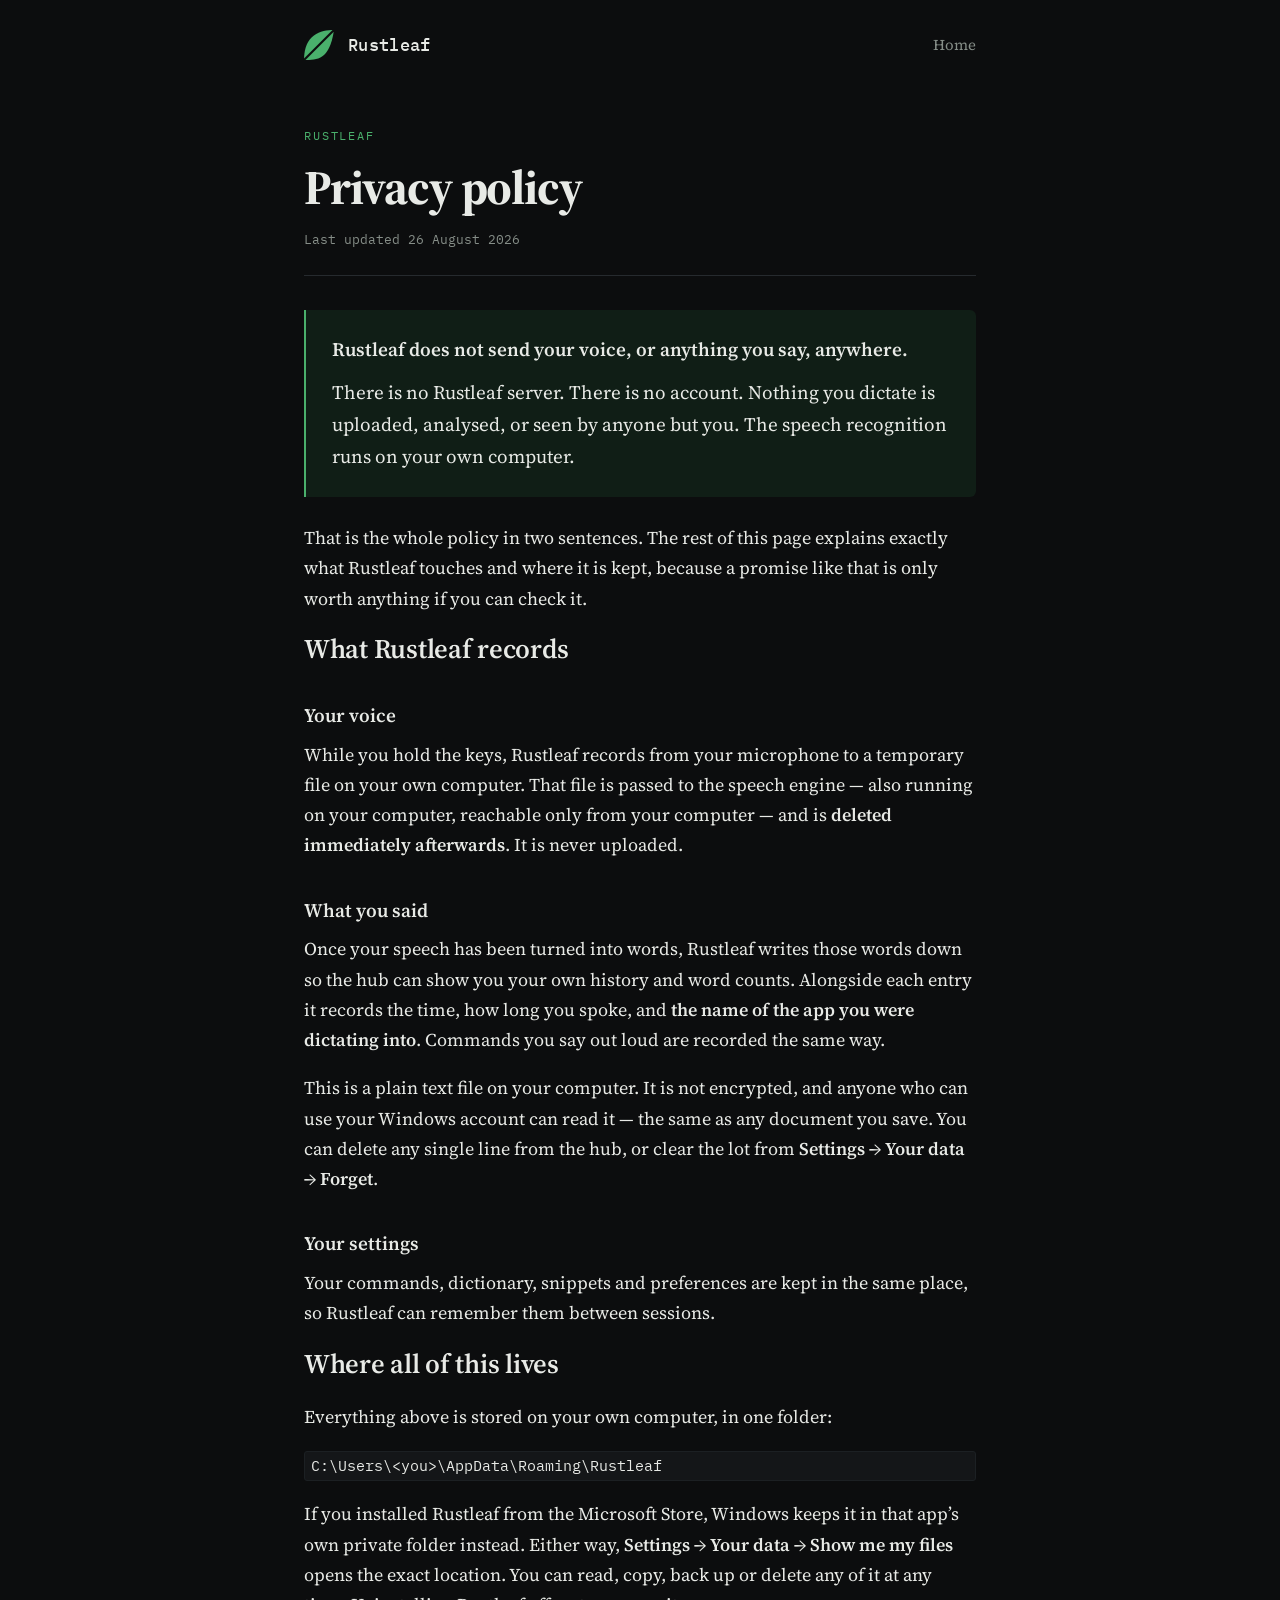
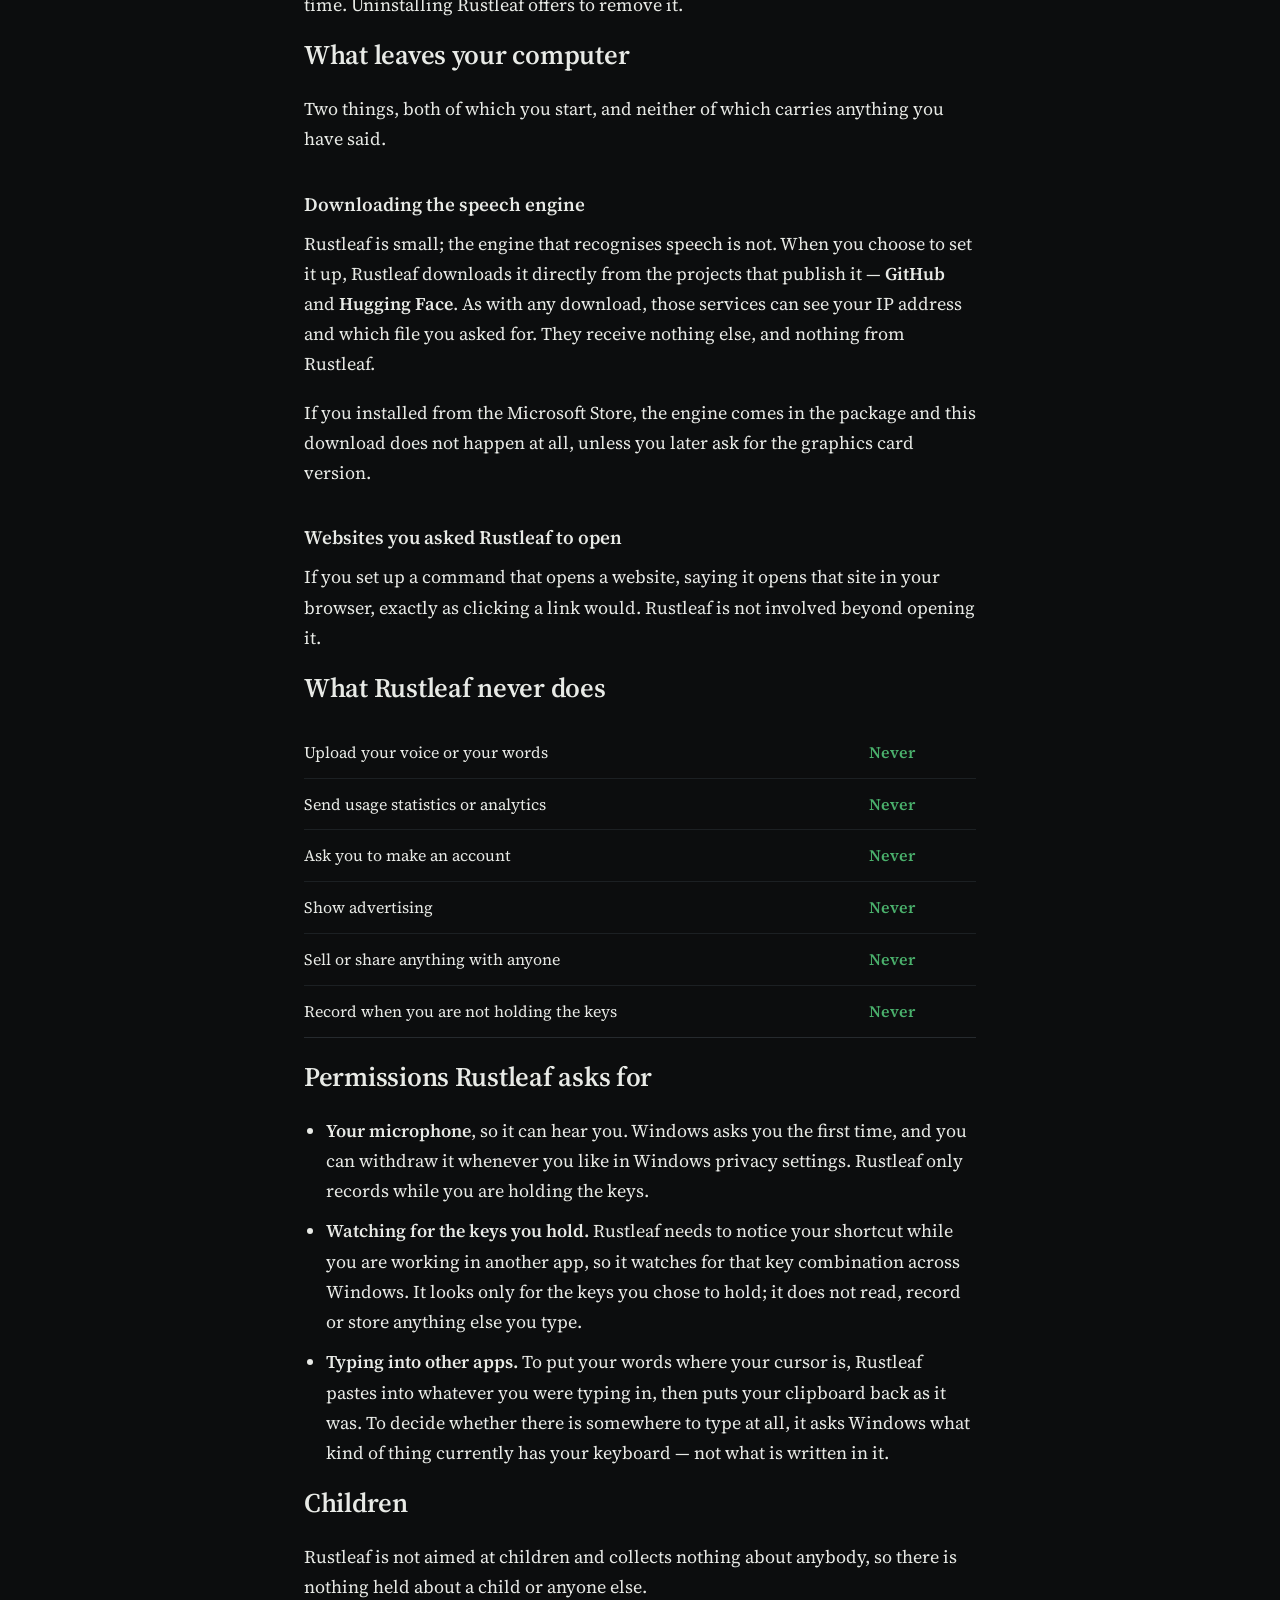
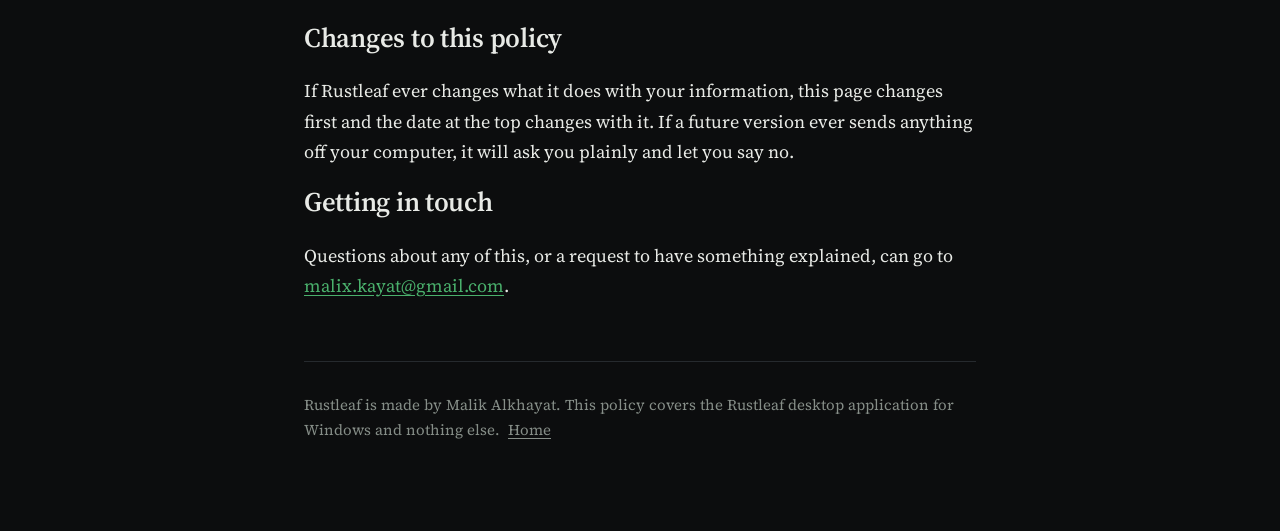
==== privacy.html @ 21c93a05 "Add files via upload" ====
<!doctype html>
<html lang="en">
<head>
<meta charset="utf-8">
<meta name="viewport" content="width=device-width, initial-scale=1">
<title>Privacy policy — Rustleaf</title>
<meta name="description" content="Rustleaf does not send your voice, or anything you say, anywhere. Here is exactly what it keeps and where.">
<link rel="preconnect" href="https://fonts.googleapis.com">
<link rel="preconnect" href="https://fonts.gstatic.com" crossorigin>
<link rel="stylesheet" href="https://fonts.googleapis.com/css2?family=Source+Serif+4:opsz,wght@8..60,400;8..60,600;8..60,700&family=IBM+Plex+Mono:wght@400;500&display=swap">
<link rel="stylesheet" href="style.css">
</head>
<body>

<div class="wrap">

  <header class="mast">
    <svg width="30" height="30" viewBox="0 0 24 24" aria-hidden="true">
      <path d="M0 24 C0 3.6 13.2 0 24 0 C20.4 24 10.8 24 0 24 Z" fill="#4AB06C"/>
      <path d="M0 24 L24 0" stroke="#0C0D0E" stroke-width="1.7"/>
    </svg>
    <b>Rustleaf</b>
    <a href="index.html">Home</a>
  </header>

  <div class="doc-head">
    <p class="eyebrow">Rustleaf</p>
    <h1>Privacy policy</h1>
    <p class="when">Last updated 26 August 2026</p>
  </div>

  <div class="claim">
    <p><strong>Rustleaf does not send your voice, or anything you say, anywhere.</strong></p>
    <p>
      There is no Rustleaf server. There is no account. Nothing you dictate is uploaded,
      analysed, or seen by anyone but you. The speech recognition runs on your own computer.
    </p>
  </div>

  <p>
    That is the whole policy in two sentences. The rest of this page explains exactly what
    Rustleaf touches and where it is kept, because a promise like that is only worth anything
    if you can check it.
  </p>

  <h2>What Rustleaf records</h2>

  <h3>Your voice</h3>
  <p>
    While you hold the keys, Rustleaf records from your microphone to a temporary file on your
    own computer. That file is passed to the speech engine &mdash; also running on your
    computer, reachable only from your computer &mdash; and is <strong>deleted immediately
    afterwards</strong>. It is never uploaded.
  </p>

  <h3>What you said</h3>
  <p>
    Once your speech has been turned into words, Rustleaf writes those words down so the hub
    can show you your own history and word counts. Alongside each entry it records the time,
    how long you spoke, and <strong>the name of the app you were dictating into</strong>.
    Commands you say out loud are recorded the same way.
  </p>
  <p>
    This is a plain text file on your computer. It is not encrypted, and anyone who can use
    your Windows account can read it &mdash; the same as any document you save. You can
    delete any single line from the hub, or clear the lot from
    <strong>Settings &rarr; Your data &rarr; Forget</strong>.
  </p>

  <h3>Your settings</h3>
  <p>
    Your commands, dictionary, snippets and preferences are kept in the same place, so Rustleaf
    can remember them between sessions.
  </p>

  <h2>Where all of this lives</h2>
  <p>Everything above is stored on your own computer, in one folder:</p>
  <p class="path">C:\Users\&lt;you&gt;\AppData\Roaming\Rustleaf</p>
  <p>
    If you installed Rustleaf from the Microsoft Store, Windows keeps it in that app&rsquo;s own
    private folder instead. Either way, <strong>Settings &rarr; Your data &rarr; Show me my
    files</strong> opens the exact location. You can read, copy, back up or delete any of it
    at any time. Uninstalling Rustleaf offers to remove it.
  </p>

  <h2>What leaves your computer</h2>
  <p>
    Two things, both of which you start, and neither of which carries anything you have said.
  </p>

  <h3>Downloading the speech engine</h3>
  <p>
    Rustleaf is small; the engine that recognises speech is not. When you choose to set it up,
    Rustleaf downloads it directly from the projects that publish it &mdash; <strong>GitHub</strong>
    and <strong>Hugging Face</strong>. As with any download, those services can see your IP
    address and which file you asked for. They receive nothing else, and nothing from Rustleaf.
  </p>
  <p>
    If you installed from the Microsoft Store, the engine comes in the package and this
    download does not happen at all, unless you later ask for the graphics card version.
  </p>

  <h3>Websites you asked Rustleaf to open</h3>
  <p>
    If you set up a command that opens a website, saying it opens that site in your browser,
    exactly as clicking a link would. Rustleaf is not involved beyond opening it.
  </p>

  <h2>What Rustleaf never does</h2>
  <div class="scroller">
    <table>
      <tbody>
        <tr><td>Upload your voice or your words</td><td class="no">Never</td></tr>
        <tr><td>Send usage statistics or analytics</td><td class="no">Never</td></tr>
        <tr><td>Ask you to make an account</td><td class="no">Never</td></tr>
        <tr><td>Show advertising</td><td class="no">Never</td></tr>
        <tr><td>Sell or share anything with anyone</td><td class="no">Never</td></tr>
        <tr><td>Record when you are not holding the keys</td><td class="no">Never</td></tr>
      </tbody>
    </table>
  </div>

  <h2>Permissions Rustleaf asks for</h2>
  <ul>
    <li>
      <strong>Your microphone</strong>, so it can hear you. Windows asks you the first time,
      and you can withdraw it whenever you like in Windows privacy settings. Rustleaf only
      records while you are holding the keys.
    </li>
    <li>
      <strong>Watching for the keys you hold.</strong> Rustleaf needs to notice your shortcut
      while you are working in another app, so it watches for that key combination across
      Windows. It looks only for the keys you chose to hold; it does not read, record or store
      anything else you type.
    </li>
    <li>
      <strong>Typing into other apps.</strong> To put your words where your cursor is, Rustleaf
      pastes into whatever you were typing in, then puts your clipboard back as it was. To
      decide whether there is somewhere to type at all, it asks Windows what kind of thing
      currently has your keyboard &mdash; not what is written in it.
    </li>
  </ul>

  <h2>Children</h2>
  <p>
    Rustleaf is not aimed at children and collects nothing about anybody, so there is nothing
    held about a child or anyone else.
  </p>

  <h2>Changes to this policy</h2>
  <p>
    If Rustleaf ever changes what it does with your information, this page changes first and the
    date at the top changes with it. If a future version ever sends anything off your computer,
    it will ask you plainly and let you say no.
  </p>

  <h2>Getting in touch</h2>
  <p>
    Questions about any of this, or a request to have something explained, can go to
    <a href="mailto:malix.kayat@gmail.com">malix.kayat@gmail.com</a>.
  </p>

  <footer>
    <p>
      Rustleaf is made by Malik Alkhayat. This policy covers the Rustleaf desktop application for
      Windows and nothing else. &nbsp;<a href="index.html">Home</a>
    </p>
  </footer>

</div>
</body>
</html>
---- style.css ----
/*
  Rustleaf's two pages.

  The same coal and moonlit green as the app, so the site and the program look
  like the same thing. Green is only ever on something you can act on or
  something being claimed - never used as decoration.
*/

:root {
  --ground:    #0C0D0E;
  --raise:     #141618;
  --raise-hi:  #1B1E21;
  --line:      #262A2E;
  --line-soft: #1C2023;
  --ink:       #E8EAE6;
  --quiet:     #868E88;
  --leaf:      #4AB06C;
  --leaf-dim:  #2A6040;
  --leaf-wash: #101E16;
  --clay:      #CB7454;
}

* { box-sizing: border-box; }

html { scroll-behavior: smooth; }
@media (prefers-reduced-motion: reduce) {
  html { scroll-behavior: auto; }
  * { animation: none !important; transition: none !important; }
}

body {
  margin: 0;
  background: var(--ground);
  color: var(--ink);
  font-family: "Source Serif 4", Georgia, serif;
  font-size: 18px;
  line-height: 1.68;
  -webkit-font-smoothing: antialiased;
}

.wrap { max-width: 720px; margin: 0 auto; padding: 0 24px; }

/* ------------------------------------------------------------------ masthead */
.mast {
  display: flex; align-items: center; gap: 14px;
  padding: 30px 0 0;
}
.mast svg { width: 30px; height: 30px; flex: none; }
.mast b {
  font-family: "IBM Plex Mono", ui-monospace, monospace;
  font-size: 17px; font-weight: 500; letter-spacing: .02em;
}
.mast a { margin-left: auto; color: var(--quiet); font-size: 15px; text-decoration: none; }
.mast a:hover { color: var(--leaf); }

/* ---------------------------------------------------------------------- hero */
.hero { padding: 74px 0 8px; }
h1 {
  font-weight: 700;
  font-size: clamp(40px, 7.5vw, 62px);
  line-height: 1.03;
  letter-spacing: -.022em;
  text-wrap: balance;
  margin: 0 0 20px;
}
.lede {
  font-size: 21px; line-height: 1.55; color: var(--quiet);
  margin: 0 0 36px; max-width: 34em;
}
.lede em { color: var(--ink); font-style: normal; }

/* --------------------------------------------------------------------- get it */
.get { display: flex; flex-wrap: wrap; gap: 14px; align-items: center; margin-bottom: 14px; }
.btn {
  display: inline-block;
  background: var(--leaf); color: #08130C;
  font-family: "IBM Plex Mono", ui-monospace, monospace;
  font-size: 15px; font-weight: 500; letter-spacing: .01em;
  text-decoration: none;
  padding: 14px 26px; border-radius: 7px;
  border: 1px solid var(--leaf);
  transition: background .16s ease, transform .16s ease;
}
.btn:hover { background: #5CC47D; }
.btn:active { transform: translateY(1px); }
.btn.plain { background: transparent; color: var(--ink); border-color: var(--line); }
.btn.plain:hover { border-color: var(--leaf-dim); background: var(--raise); }
.btn:focus-visible { outline: 2px solid var(--leaf); outline-offset: 3px; }
.fine { font-family: "IBM Plex Mono", ui-monospace, monospace; font-size: 13px; color: var(--quiet); }

/* -------------------------------------------------------------------- sections */
section { padding: 54px 0; border-top: 1px solid var(--line-soft); margin-top: 54px; }
h2 {
  font-weight: 600; font-size: 27px; line-height: 1.25;
  letter-spacing: -.01em; text-wrap: balance; margin: 0 0 22px;
}
h3 { font-weight: 600; font-size: 19px; margin: 34px 0 8px; }
p { margin: 0 0 18px; }
a { color: var(--leaf); text-underline-offset: 3px; }
a:focus-visible { outline: 2px solid var(--leaf); outline-offset: 3px; border-radius: 2px; }
strong { font-weight: 600; }

/* ---------------------------------------------------------------------- doing */
.does { display: grid; gap: 2px; margin: 0 0 8px; }
.does div {
  display: grid; grid-template-columns: 8em 1fr; gap: 18px;
  padding: 15px 0; border-bottom: 1px solid var(--line-soft);
}
.does dt, .does b {
  font-family: "IBM Plex Mono", ui-monospace, monospace;
  font-size: 12px; letter-spacing: .1em; text-transform: uppercase;
  color: var(--leaf); font-weight: 500; padding-top: 5px;
}
.does span { color: var(--ink); }
@media (max-width: 560px) {
  .does div { grid-template-columns: 1fr; gap: 4px; }
}

/* --------------------------------------------------------------------- claim */
.claim {
  background: var(--leaf-wash);
  border-left: 2px solid var(--leaf);
  border-radius: 0 6px 6px 0;
  padding: 24px 26px;
  margin: 0 0 26px;
}
.claim p { margin: 0; font-size: 19px; }
.claim p + p { margin-top: 12px; }

/* -------------------------------------------------------------------- warning */
.note {
  background: var(--raise);
  border: 1px solid var(--line);
  border-radius: 7px;
  padding: 22px 24px;
  margin: 0 0 22px;
}
.note p:last-child { margin-bottom: 0; }
.note b { color: var(--clay); }

code, .path {
  font-family: "IBM Plex Mono", ui-monospace, monospace;
  font-size: .82em;
  background: var(--raise);
  border: 1px solid var(--line-soft);
  border-radius: 3px;
  padding: 2px 6px;
  word-break: break-word;
}

ul { margin: 0 0 18px; padding-left: 22px; }
li { margin-bottom: 10px; }

.scroller { overflow-x: auto; margin: 0 0 22px; }
table { border-collapse: collapse; width: 100%; min-width: 440px; font-size: 16px; }
th {
  text-align: left;
  font-family: "IBM Plex Mono", ui-monospace, monospace;
  font-weight: 500; font-size: 11px;
  letter-spacing: .1em; text-transform: uppercase;
  color: var(--quiet);
  padding: 0 16px 9px 0;
  border-bottom: 1px solid var(--line);
}
td { padding: 12px 16px 12px 0; border-bottom: 1px solid var(--line-soft); vertical-align: top; }
tbody tr:last-child td { border-bottom: 1px solid var(--line); }
td.no { color: var(--leaf); font-weight: 600; white-space: nowrap; }

/* -------------------------------------------------------------------- footer */
footer {
  border-top: 1px solid var(--line);
  margin-top: 60px; padding: 30px 0 70px;
  color: var(--quiet); font-size: 15px;
}
footer a { color: var(--quiet); }
footer a:hover { color: var(--leaf); }

/* the privacy page reads like a document, not a pitch */
.when { font-family: "IBM Plex Mono", ui-monospace, monospace; font-size: 13px; color: var(--quiet); margin: 0; }
.doc-head { padding: 66px 0 24px; border-bottom: 1px solid var(--line); margin-bottom: 34px; }
.doc-head h1 { font-size: clamp(34px, 6vw, 48px); margin-bottom: 16px; }
.eyebrow {
  font-family: "IBM Plex Mono", ui-monospace, monospace;
  font-size: 11.5px; letter-spacing: .16em; text-transform: uppercase;
  color: var(--leaf); margin: 0 0 18px;
}
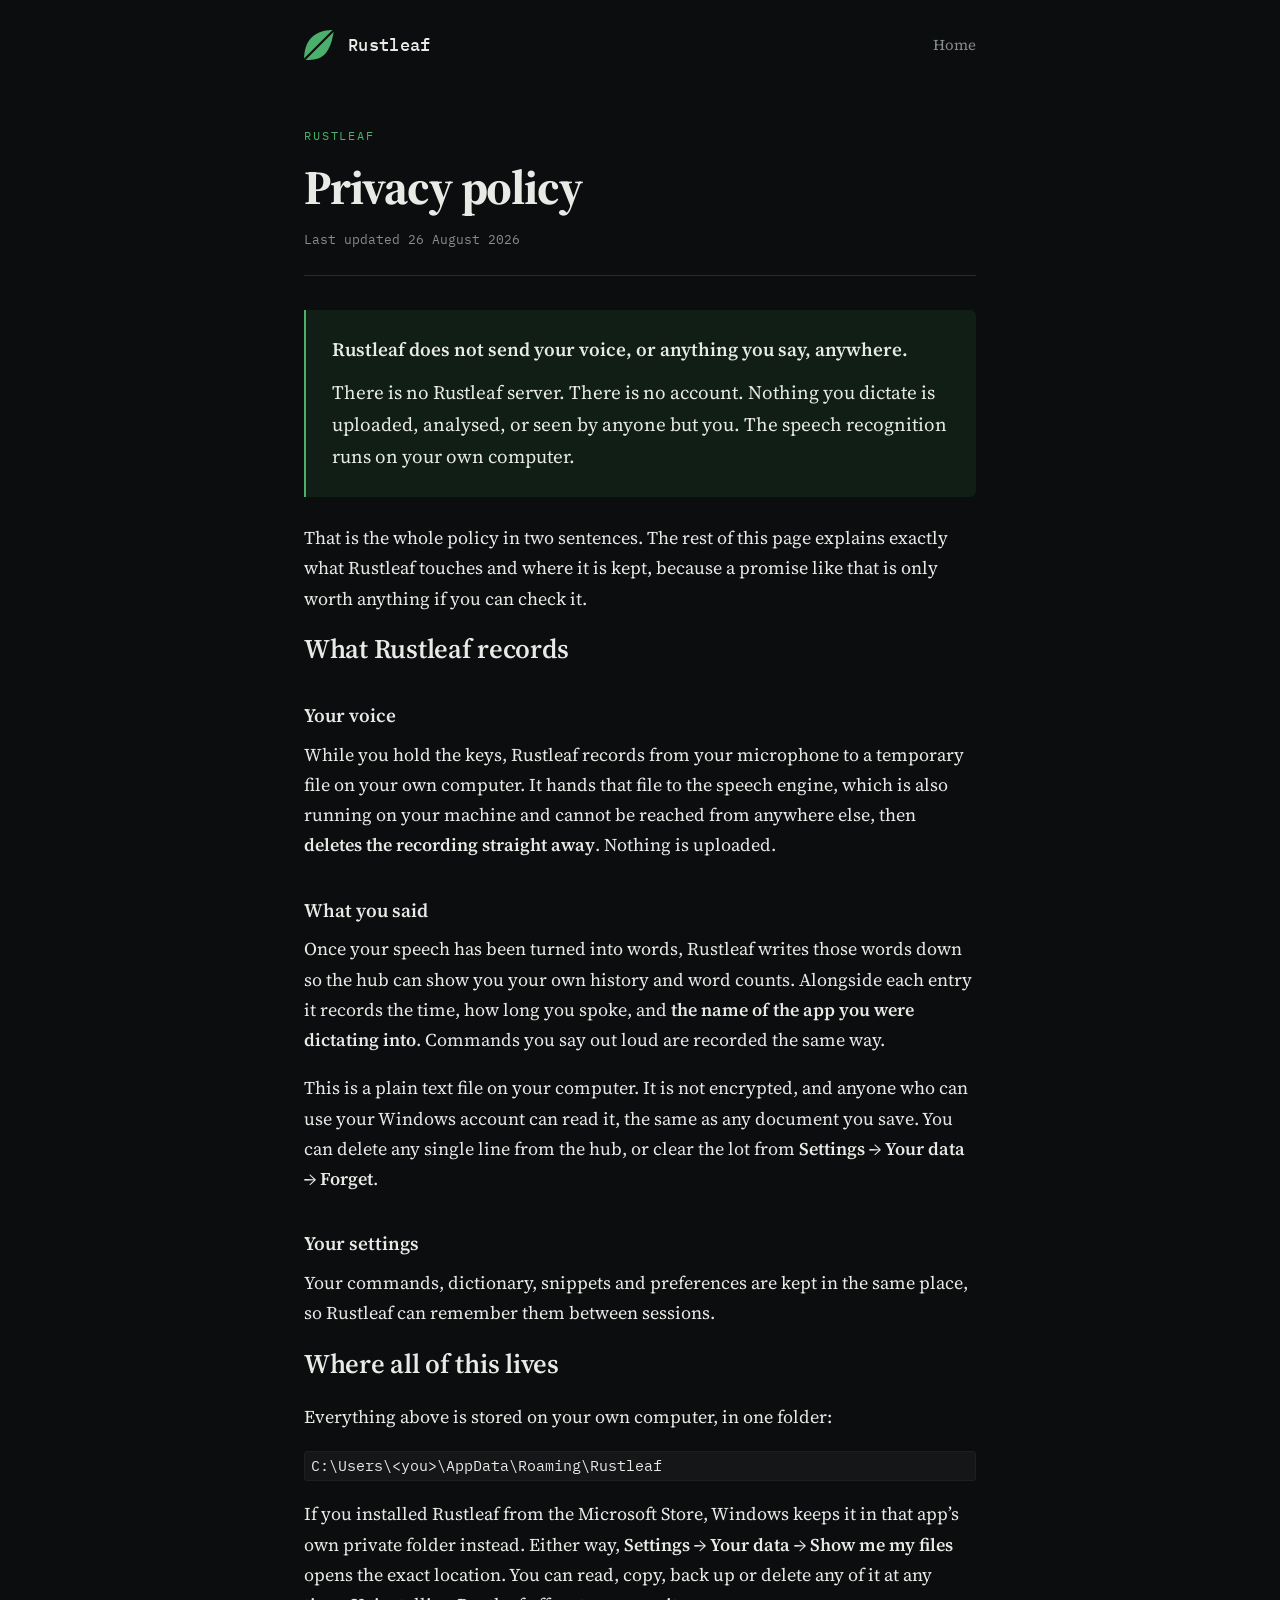
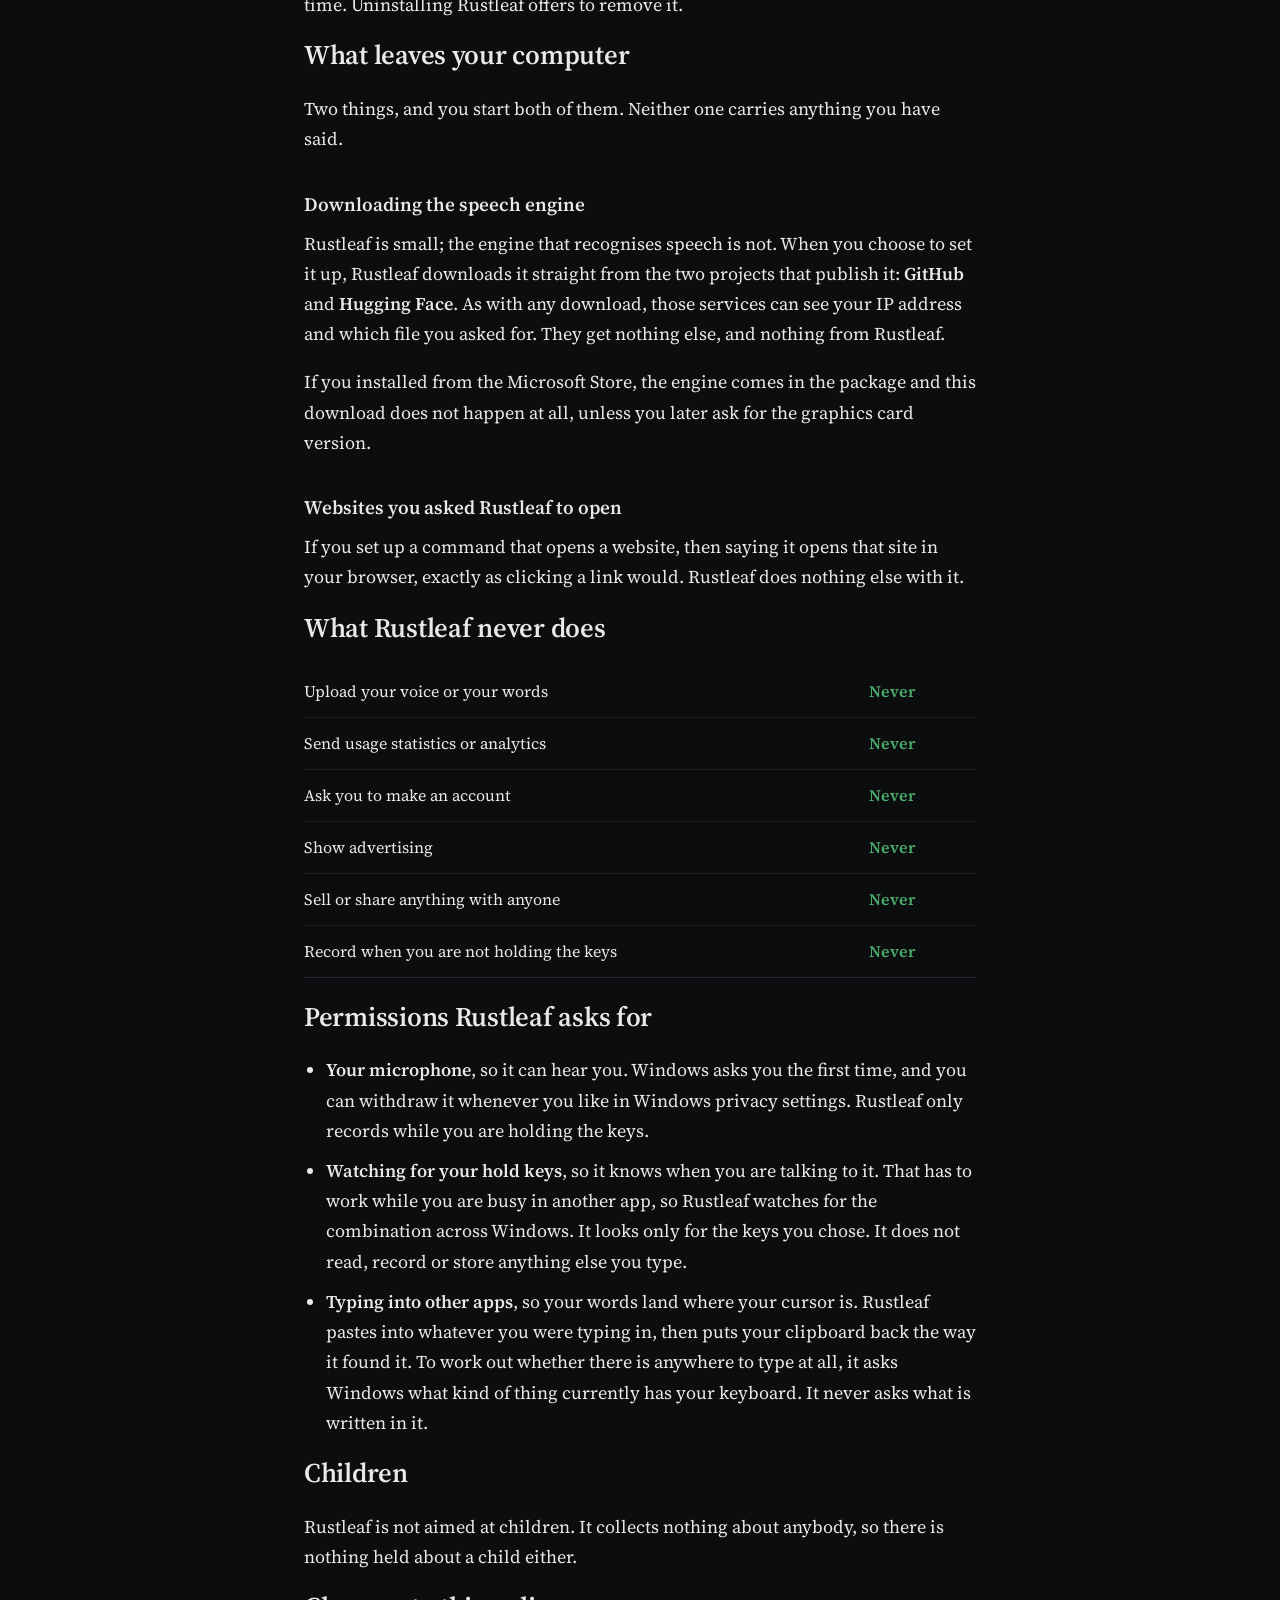
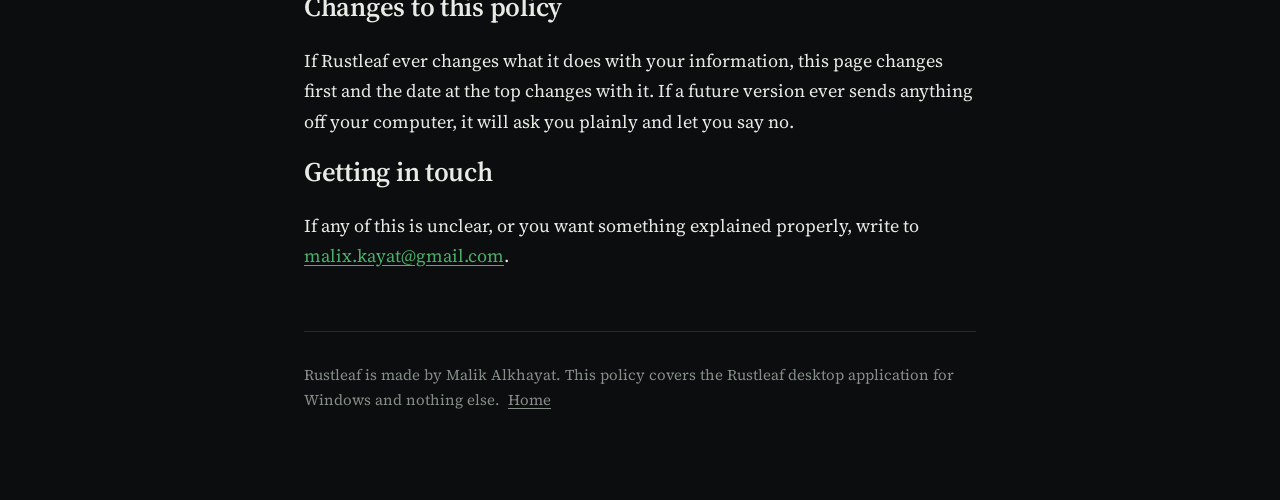
==== commit 8bb7738c: "Add files via upload" ====
--- a/privacy.html
+++ b/privacy.html
@@ -3,7 +3,7 @@
 <head>
 <meta charset="utf-8">
 <meta name="viewport" content="width=device-width, initial-scale=1">
-<title>Privacy policy — Rustleaf</title>
+<title>Privacy policy for Rustleaf</title>
 <meta name="description" content="Rustleaf does not send your voice, or anything you say, anywhere. Here is exactly what it keeps and where.">
 <link rel="preconnect" href="https://fonts.googleapis.com">
 <link rel="preconnect" href="https://fonts.gstatic.com" crossorigin>
@@ -48,9 +48,9 @@
   <h3>Your voice</h3>
   <p>
     While you hold the keys, Rustleaf records from your microphone to a temporary file on your
-    own computer. That file is passed to the speech engine &mdash; also running on your
-    computer, reachable only from your computer &mdash; and is <strong>deleted immediately
-    afterwards</strong>. It is never uploaded.
+    own computer. It hands that file to the speech engine, which is also running on your
+    machine and cannot be reached from anywhere else, then <strong>deletes the recording
+    straight away</strong>. Nothing is uploaded.
   </p>
 
   <h3>What you said</h3>
@@ -62,7 +62,7 @@
   </p>
   <p>
     This is a plain text file on your computer. It is not encrypted, and anyone who can use
-    your Windows account can read it &mdash; the same as any document you save. You can
+    your Windows account can read it, the same as any document you save. You can
     delete any single line from the hub, or clear the lot from
     <strong>Settings &rarr; Your data &rarr; Forget</strong>.
   </p>
@@ -85,15 +85,15 @@
 
   <h2>What leaves your computer</h2>
   <p>
-    Two things, both of which you start, and neither of which carries anything you have said.
+    Two things, and you start both of them. Neither one carries anything you have said.
   </p>
 
   <h3>Downloading the speech engine</h3>
   <p>
     Rustleaf is small; the engine that recognises speech is not. When you choose to set it up,
-    Rustleaf downloads it directly from the projects that publish it &mdash; <strong>GitHub</strong>
+    Rustleaf downloads it straight from the two projects that publish it: <strong>GitHub</strong>
     and <strong>Hugging Face</strong>. As with any download, those services can see your IP
-    address and which file you asked for. They receive nothing else, and nothing from Rustleaf.
+    address and which file you asked for. They get nothing else, and nothing from Rustleaf.
   </p>
   <p>
     If you installed from the Microsoft Store, the engine comes in the package and this
@@ -102,8 +102,8 @@
 
   <h3>Websites you asked Rustleaf to open</h3>
   <p>
-    If you set up a command that opens a website, saying it opens that site in your browser,
-    exactly as clicking a link would. Rustleaf is not involved beyond opening it.
+    If you set up a command that opens a website, then saying it opens that site in your
+    browser, exactly as clicking a link would. Rustleaf does nothing else with it.
   </p>
 
   <h2>What Rustleaf never does</h2>
@@ -128,23 +128,23 @@
       records while you are holding the keys.
     </li>
     <li>
-      <strong>Watching for the keys you hold.</strong> Rustleaf needs to notice your shortcut
-      while you are working in another app, so it watches for that key combination across
-      Windows. It looks only for the keys you chose to hold; it does not read, record or store
-      anything else you type.
+      <strong>Watching for your hold keys</strong>, so it knows when you are talking to it.
+      That has to work while you are busy in another app, so Rustleaf watches for the
+      combination across Windows. It looks only for the keys you chose. It does not read,
+      record or store anything else you type.
     </li>
     <li>
-      <strong>Typing into other apps.</strong> To put your words where your cursor is, Rustleaf
-      pastes into whatever you were typing in, then puts your clipboard back as it was. To
-      decide whether there is somewhere to type at all, it asks Windows what kind of thing
-      currently has your keyboard &mdash; not what is written in it.
+      <strong>Typing into other apps</strong>, so your words land where your cursor is.
+      Rustleaf pastes into whatever you were typing in, then puts your clipboard back the way
+      it found it. To work out whether there is anywhere to type at all, it asks Windows what
+      kind of thing currently has your keyboard. It never asks what is written in it.
     </li>
   </ul>
 
   <h2>Children</h2>
   <p>
-    Rustleaf is not aimed at children and collects nothing about anybody, so there is nothing
-    held about a child or anyone else.
+    Rustleaf is not aimed at children. It collects nothing about anybody, so there is nothing
+    held about a child either.
   </p>
 
   <h2>Changes to this policy</h2>
@@ -156,7 +156,7 @@
 
   <h2>Getting in touch</h2>
   <p>
-    Questions about any of this, or a request to have something explained, can go to
+    If any of this is unclear, or you want something explained properly, write to
     <a href="mailto:malix.kayat@gmail.com">malix.kayat@gmail.com</a>.
   </p>
 
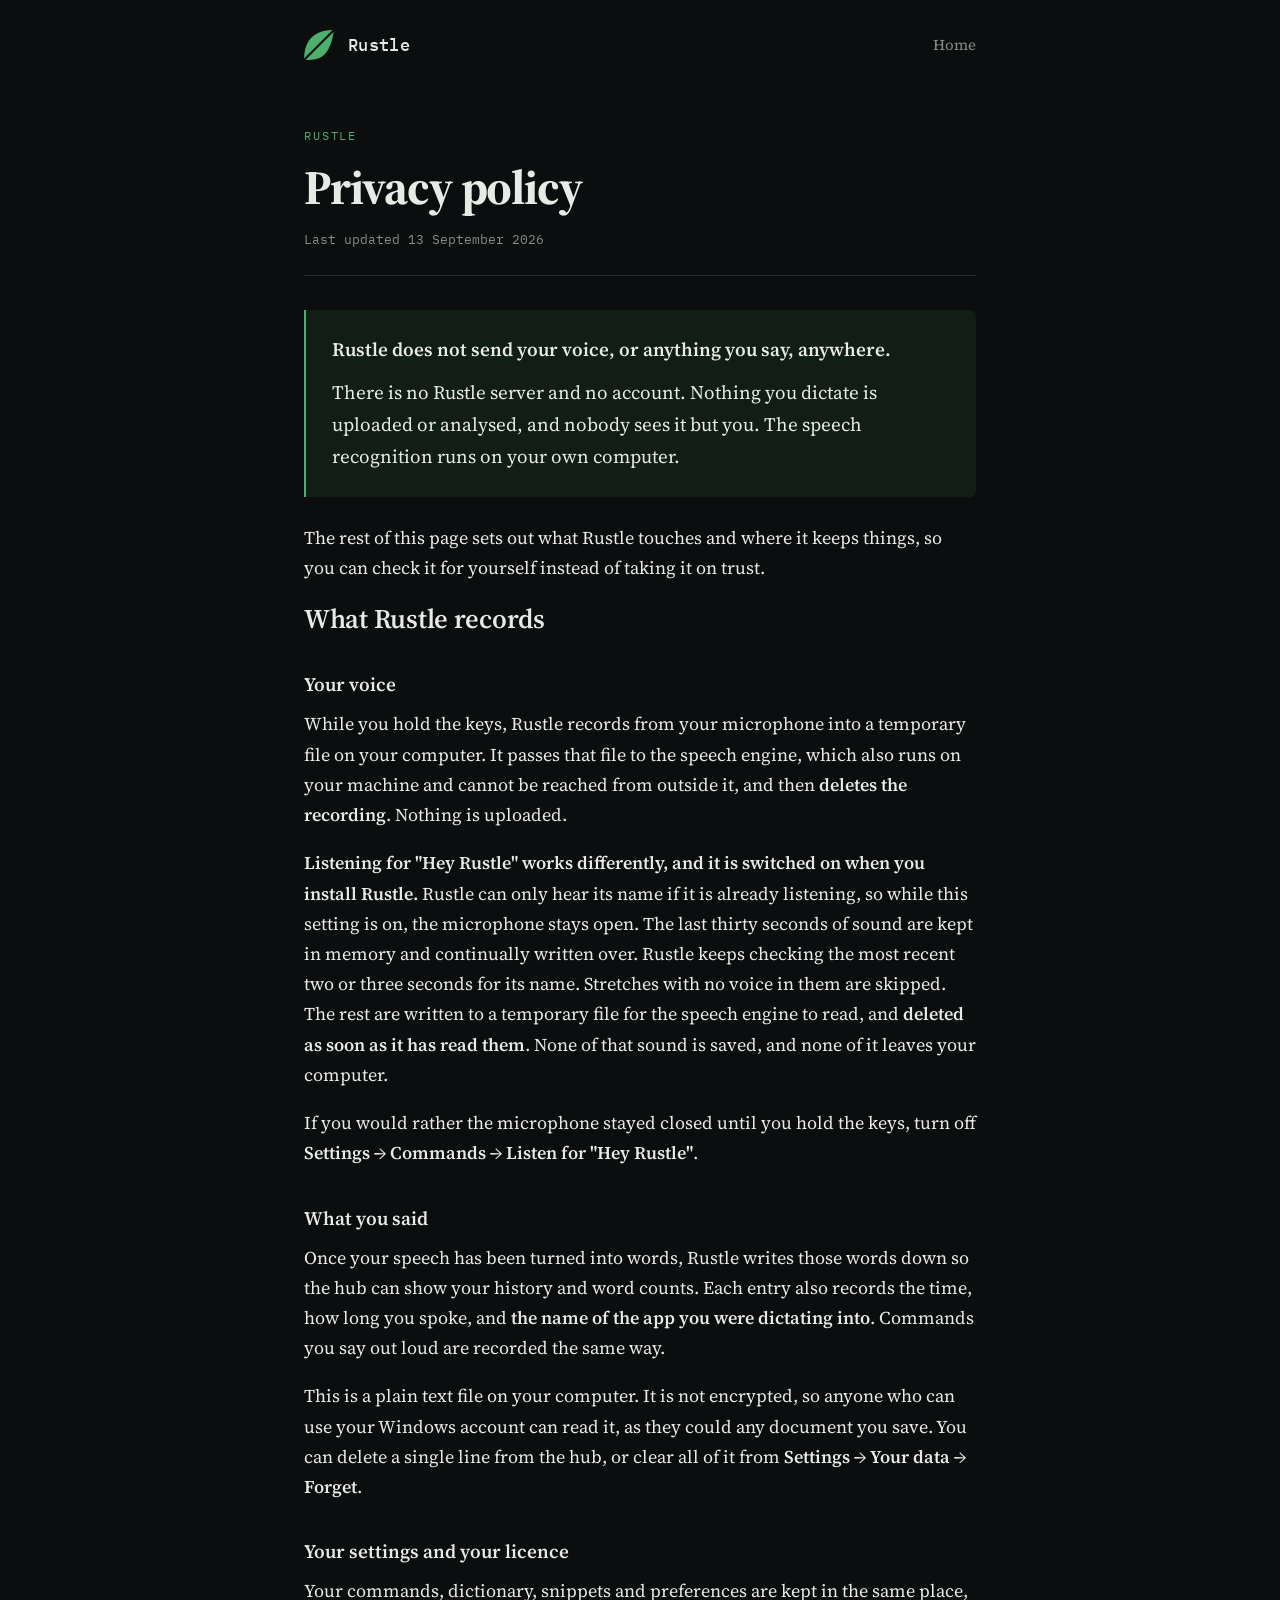
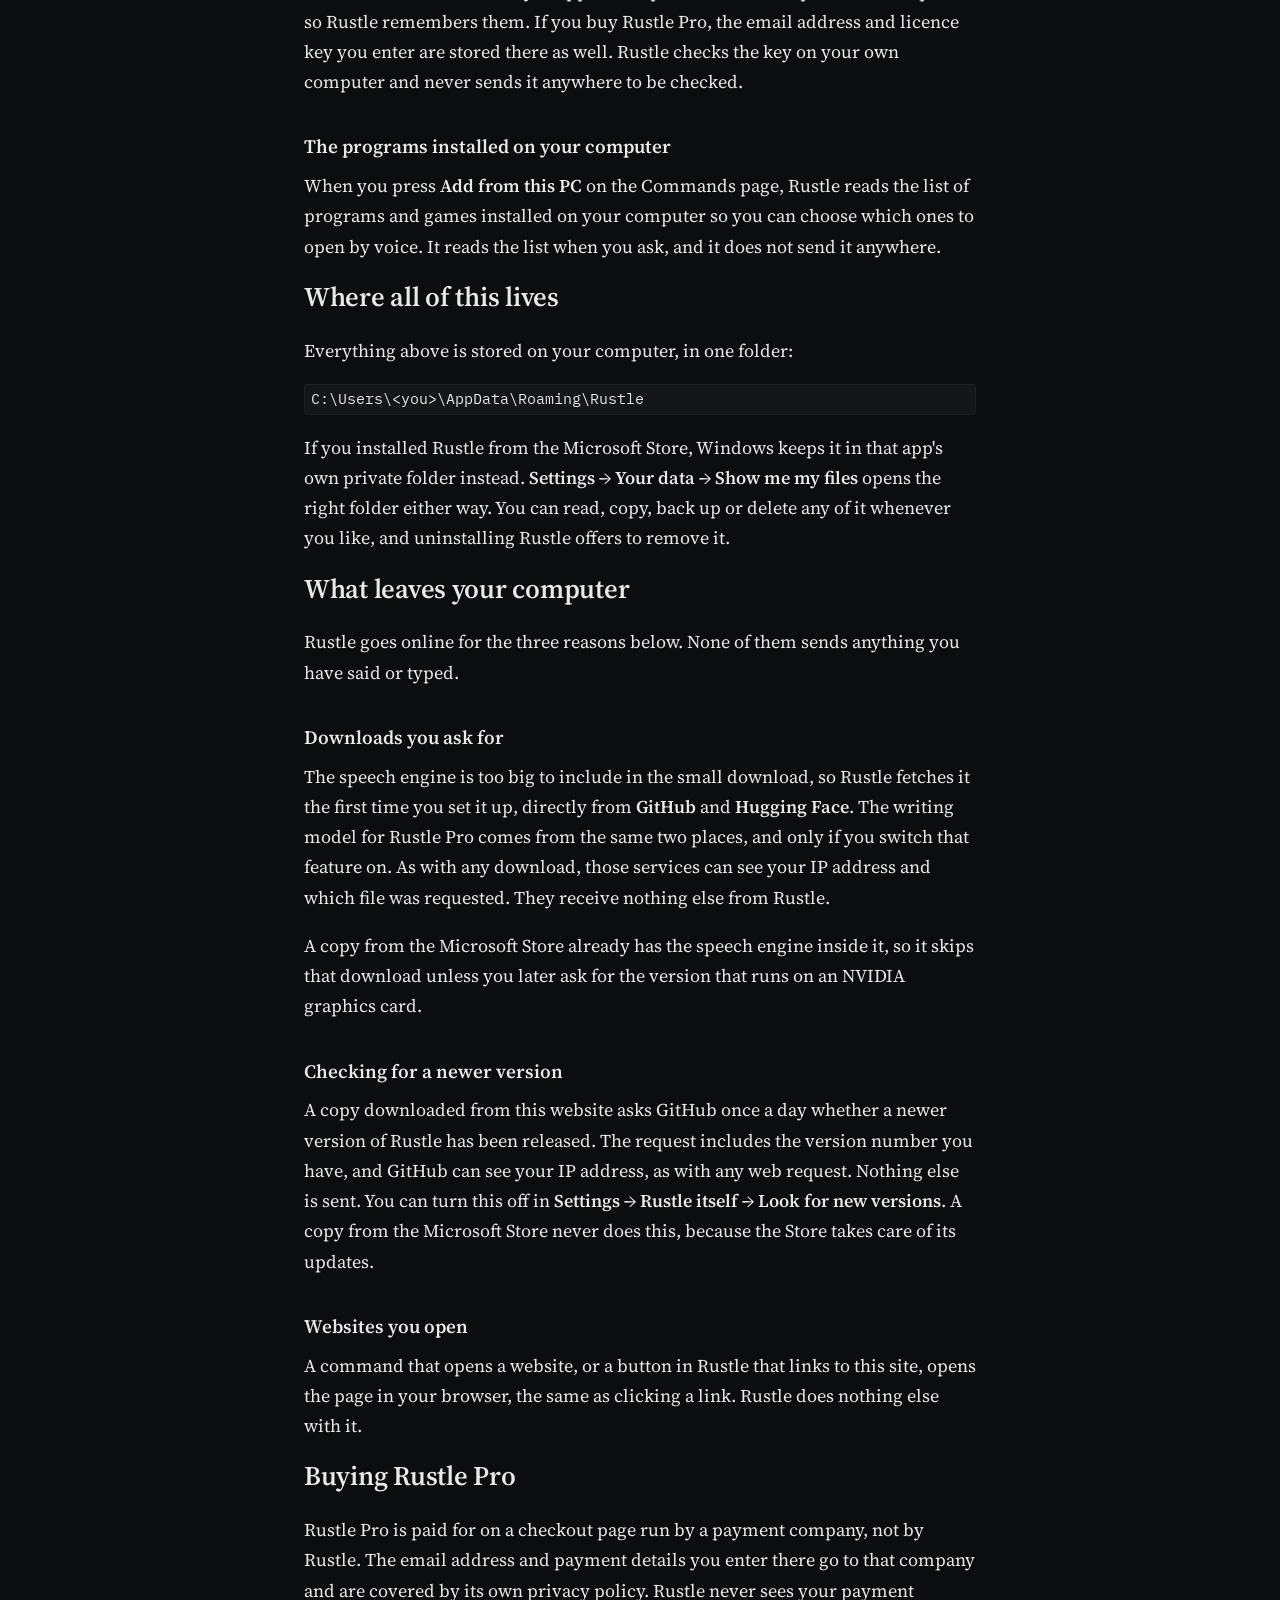
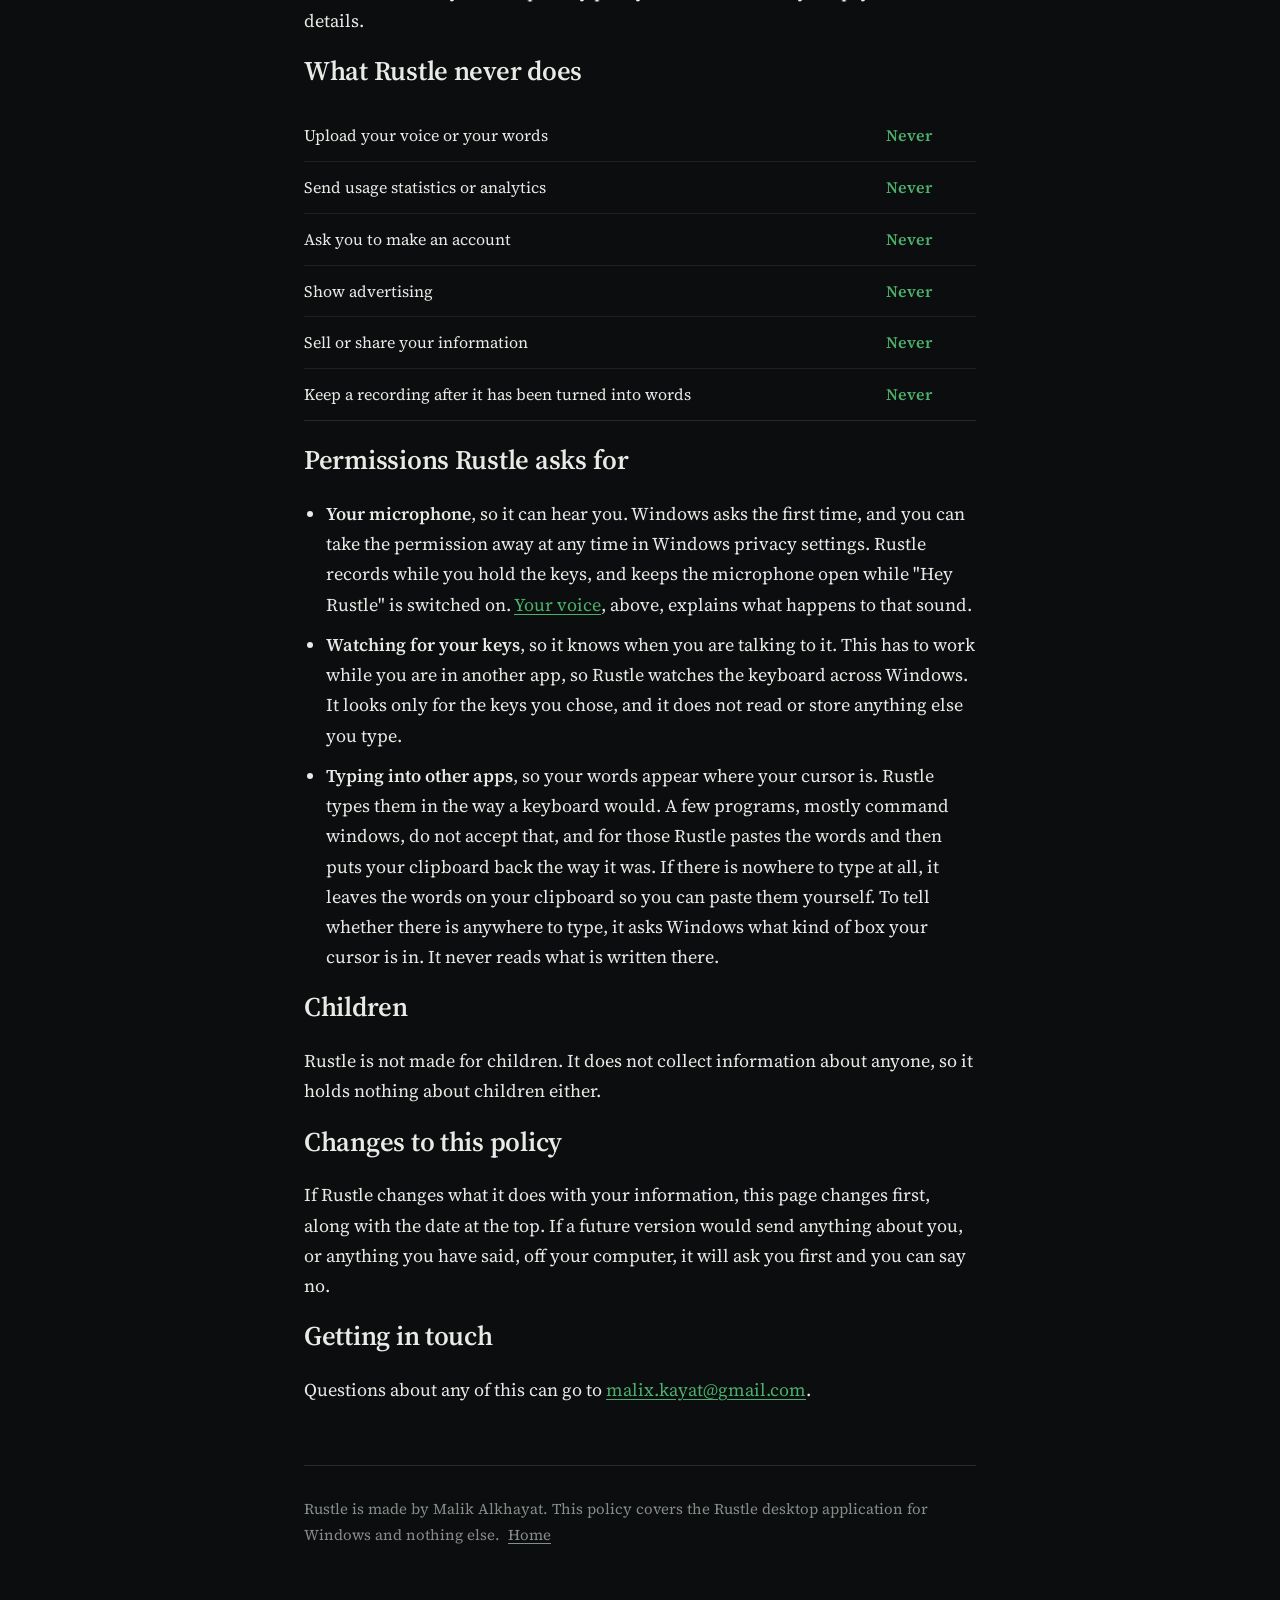
==== commit 04ff2cf1: "Add files via upload" ====
--- a/privacy.html
+++ b/privacy.html
@@ -1,172 +1,213 @@
-<!doctype html>
-<html lang="en">
-<head>
-<meta charset="utf-8">
-<meta name="viewport" content="width=device-width, initial-scale=1">
-<title>Privacy policy for Rustleaf</title>
-<meta name="description" content="Rustleaf does not send your voice, or anything you say, anywhere. Here is exactly what it keeps and where.">
-<link rel="preconnect" href="https://fonts.googleapis.com">
-<link rel="preconnect" href="https://fonts.gstatic.com" crossorigin>
-<link rel="stylesheet" href="https://fonts.googleapis.com/css2?family=Source+Serif+4:opsz,wght@8..60,400;8..60,600;8..60,700&family=IBM+Plex+Mono:wght@400;500&display=swap">
-<link rel="stylesheet" href="style.css">
-</head>
-<body>
-
-<div class="wrap">
-
-  <header class="mast">
-    <svg width="30" height="30" viewBox="0 0 24 24" aria-hidden="true">
-      <path d="M0 24 C0 3.6 13.2 0 24 0 C20.4 24 10.8 24 0 24 Z" fill="#4AB06C"/>
-      <path d="M0 24 L24 0" stroke="#0C0D0E" stroke-width="1.7"/>
-    </svg>
-    <b>Rustleaf</b>
-    <a href="index.html">Home</a>
-  </header>
-
-  <div class="doc-head">
-    <p class="eyebrow">Rustleaf</p>
-    <h1>Privacy policy</h1>
-    <p class="when">Last updated 26 August 2026</p>
-  </div>
-
-  <div class="claim">
-    <p><strong>Rustleaf does not send your voice, or anything you say, anywhere.</strong></p>
-    <p>
-      There is no Rustleaf server. There is no account. Nothing you dictate is uploaded,
-      analysed, or seen by anyone but you. The speech recognition runs on your own computer.
-    </p>
-  </div>
-
-  <p>
-    That is the whole policy in two sentences. The rest of this page explains exactly what
-    Rustleaf touches and where it is kept, because a promise like that is only worth anything
-    if you can check it.
-  </p>
-
-  <h2>What Rustleaf records</h2>
-
-  <h3>Your voice</h3>
-  <p>
-    While you hold the keys, Rustleaf records from your microphone to a temporary file on your
-    own computer. It hands that file to the speech engine, which is also running on your
-    machine and cannot be reached from anywhere else, then <strong>deletes the recording
-    straight away</strong>. Nothing is uploaded.
-  </p>
-
-  <h3>What you said</h3>
-  <p>
-    Once your speech has been turned into words, Rustleaf writes those words down so the hub
-    can show you your own history and word counts. Alongside each entry it records the time,
-    how long you spoke, and <strong>the name of the app you were dictating into</strong>.
-    Commands you say out loud are recorded the same way.
-  </p>
-  <p>
-    This is a plain text file on your computer. It is not encrypted, and anyone who can use
-    your Windows account can read it, the same as any document you save. You can
-    delete any single line from the hub, or clear the lot from
-    <strong>Settings &rarr; Your data &rarr; Forget</strong>.
-  </p>
-
-  <h3>Your settings</h3>
-  <p>
-    Your commands, dictionary, snippets and preferences are kept in the same place, so Rustleaf
-    can remember them between sessions.
-  </p>
-
-  <h2>Where all of this lives</h2>
-  <p>Everything above is stored on your own computer, in one folder:</p>
-  <p class="path">C:\Users\&lt;you&gt;\AppData\Roaming\Rustleaf</p>
-  <p>
-    If you installed Rustleaf from the Microsoft Store, Windows keeps it in that app&rsquo;s own
-    private folder instead. Either way, <strong>Settings &rarr; Your data &rarr; Show me my
-    files</strong> opens the exact location. You can read, copy, back up or delete any of it
-    at any time. Uninstalling Rustleaf offers to remove it.
-  </p>
-
-  <h2>What leaves your computer</h2>
-  <p>
-    Two things, and you start both of them. Neither one carries anything you have said.
-  </p>
-
-  <h3>Downloading the speech engine</h3>
-  <p>
-    Rustleaf is small; the engine that recognises speech is not. When you choose to set it up,
-    Rustleaf downloads it straight from the two projects that publish it: <strong>GitHub</strong>
-    and <strong>Hugging Face</strong>. As with any download, those services can see your IP
-    address and which file you asked for. They get nothing else, and nothing from Rustleaf.
-  </p>
-  <p>
-    If you installed from the Microsoft Store, the engine comes in the package and this
-    download does not happen at all, unless you later ask for the graphics card version.
-  </p>
-
-  <h3>Websites you asked Rustleaf to open</h3>
-  <p>
-    If you set up a command that opens a website, then saying it opens that site in your
-    browser, exactly as clicking a link would. Rustleaf does nothing else with it.
-  </p>
-
-  <h2>What Rustleaf never does</h2>
-  <div class="scroller">
-    <table>
-      <tbody>
-        <tr><td>Upload your voice or your words</td><td class="no">Never</td></tr>
-        <tr><td>Send usage statistics or analytics</td><td class="no">Never</td></tr>
-        <tr><td>Ask you to make an account</td><td class="no">Never</td></tr>
-        <tr><td>Show advertising</td><td class="no">Never</td></tr>
-        <tr><td>Sell or share anything with anyone</td><td class="no">Never</td></tr>
-        <tr><td>Record when you are not holding the keys</td><td class="no">Never</td></tr>
-      </tbody>
-    </table>
-  </div>
-
-  <h2>Permissions Rustleaf asks for</h2>
-  <ul>
-    <li>
-      <strong>Your microphone</strong>, so it can hear you. Windows asks you the first time,
-      and you can withdraw it whenever you like in Windows privacy settings. Rustleaf only
-      records while you are holding the keys.
-    </li>
-    <li>
-      <strong>Watching for your hold keys</strong>, so it knows when you are talking to it.
-      That has to work while you are busy in another app, so Rustleaf watches for the
-      combination across Windows. It looks only for the keys you chose. It does not read,
-      record or store anything else you type.
-    </li>
-    <li>
-      <strong>Typing into other apps</strong>, so your words land where your cursor is.
-      Rustleaf pastes into whatever you were typing in, then puts your clipboard back the way
-      it found it. To work out whether there is anywhere to type at all, it asks Windows what
-      kind of thing currently has your keyboard. It never asks what is written in it.
-    </li>
-  </ul>
-
-  <h2>Children</h2>
-  <p>
-    Rustleaf is not aimed at children. It collects nothing about anybody, so there is nothing
-    held about a child either.
-  </p>
-
-  <h2>Changes to this policy</h2>
-  <p>
-    If Rustleaf ever changes what it does with your information, this page changes first and the
-    date at the top changes with it. If a future version ever sends anything off your computer,
-    it will ask you plainly and let you say no.
-  </p>
-
-  <h2>Getting in touch</h2>
-  <p>
-    If any of this is unclear, or you want something explained properly, write to
-    <a href="mailto:malix.kayat@gmail.com">malix.kayat@gmail.com</a>.
-  </p>
-
-  <footer>
-    <p>
-      Rustleaf is made by Malik Alkhayat. This policy covers the Rustleaf desktop application for
-      Windows and nothing else. &nbsp;<a href="index.html">Home</a>
-    </p>
-  </footer>
-
-</div>
-</body>
-</html>
+<!doctype html>
+<html lang="en">
+<head>
+<meta charset="utf-8">
+<meta name="viewport" content="width=device-width, initial-scale=1">
+<title>Privacy policy for Rustle</title>
+<meta name="description" content="Rustle does not send your voice, or anything you say, anywhere. Here is exactly what it keeps and where.">
+<link rel="preconnect" href="https://fonts.googleapis.com">
+<link rel="preconnect" href="https://fonts.gstatic.com" crossorigin>
+<link rel="stylesheet" href="https://fonts.googleapis.com/css2?family=Source+Serif+4:opsz,wght@8..60,400;8..60,600;8..60,700&family=IBM+Plex+Mono:wght@400;500&display=swap">
+<link rel="stylesheet" href="style.css">
+</head>
+<body>
+
+<div class="wrap">
+
+  <header class="mast">
+    <svg width="30" height="30" viewBox="0 0 24 24" aria-hidden="true">
+      <path d="M0 24 C0 3.6 13.2 0 24 0 C20.4 24 10.8 24 0 24 Z" fill="#4AB06C"/>
+      <path d="M0 24 L24 0" stroke="#0C0D0E" stroke-width="1.7"/>
+    </svg>
+    <b>Rustle</b>
+    <a href="index.html">Home</a>
+  </header>
+
+  <div class="doc-head">
+    <p class="eyebrow">Rustle</p>
+    <h1>Privacy policy</h1>
+    <p class="when">Last updated 13 September 2026</p>
+  </div>
+
+  <div class="claim">
+    <p><strong>Rustle does not send your voice, or anything you say, anywhere.</strong></p>
+    <p>
+      There is no Rustle server and no account. Nothing you dictate is uploaded or analysed,
+      and nobody sees it but you. The speech recognition runs on your own computer.
+    </p>
+  </div>
+
+  <p>
+    The rest of this page sets out what Rustle touches and where it keeps things, so you can
+    check it for yourself instead of taking it on trust.
+  </p>
+
+  <h2>What Rustle records</h2>
+
+  <h3 id="voice">Your voice</h3>
+  <p>
+    While you hold the keys, Rustle records from your microphone into a temporary file on your
+    computer. It passes that file to the speech engine, which also runs on your machine and
+    cannot be reached from outside it, and then <strong>deletes the recording</strong>. Nothing
+    is uploaded.
+  </p>
+  <p>
+    <strong>Listening for "Hey Rustle" works differently, and it is switched on when you
+    install Rustle.</strong> Rustle can only hear its name if it is already listening, so while
+    this setting is on, the microphone stays open. The last thirty seconds of sound are kept in
+    memory and continually written over. Rustle keeps checking the most recent two or three
+    seconds for its name. Stretches with no voice in them are skipped. The rest are written to a
+    temporary file for the speech engine to read, and <strong>deleted as soon as it has read
+    them</strong>. None of that sound is saved, and none of it leaves your computer.
+  </p>
+  <p>
+    If you would rather the microphone stayed closed until you hold the keys, turn off
+    <strong>Settings &rarr; Commands &rarr; Listen for "Hey Rustle"</strong>.
+  </p>
+
+  <h3>What you said</h3>
+  <p>
+    Once your speech has been turned into words, Rustle writes those words down so the hub can
+    show your history and word counts. Each entry also records the time, how long you spoke, and
+    <strong>the name of the app you were dictating into</strong>. Commands you say out loud are
+    recorded the same way.
+  </p>
+  <p>
+    This is a plain text file on your computer. It is not encrypted, so anyone who can use your
+    Windows account can read it, as they could any document you save. You can delete a single
+    line from the hub, or clear all of it from
+    <strong>Settings &rarr; Your data &rarr; Forget</strong>.
+  </p>
+
+  <h3>Your settings and your licence</h3>
+  <p>
+    Your commands, dictionary, snippets and preferences are kept in the same place, so Rustle
+    remembers them. If you buy Rustle Pro, the email address and licence key you enter are
+    stored there as well. Rustle checks the key on your own computer and never sends it anywhere
+    to be checked.
+  </p>
+
+  <h3>The programs installed on your computer</h3>
+  <p>
+    When you press <strong>Add from this PC</strong> on the Commands page, Rustle reads the list
+    of programs and games installed on your computer so you can choose which ones to open by
+    voice. It reads the list when you ask, and it does not send it anywhere.
+  </p>
+
+  <h2>Where all of this lives</h2>
+  <p>Everything above is stored on your computer, in one folder:</p>
+  <p class="path">C:\Users\&lt;you&gt;\AppData\Roaming\Rustle</p>
+  <p>
+    If you installed Rustle from the Microsoft Store, Windows keeps it in that app's own private
+    folder instead. <strong>Settings &rarr; Your data &rarr; Show me my files</strong> opens the
+    right folder either way. You can read, copy, back up or delete any of it whenever you like,
+    and uninstalling Rustle offers to remove it.
+  </p>
+
+  <h2>What leaves your computer</h2>
+  <p>
+    Rustle goes online for the three reasons below. None of them sends anything you have said or
+    typed.
+  </p>
+
+  <h3>Downloads you ask for</h3>
+  <p>
+    The speech engine is too big to include in the small download, so Rustle fetches it the
+    first time you set it up, directly from <strong>GitHub</strong> and <strong>Hugging
+    Face</strong>. The writing model for Rustle Pro comes from the same two places, and only if
+    you switch that feature on. As with any download, those services can see your IP address and
+    which file was requested. They receive nothing else from Rustle.
+  </p>
+  <p>
+    A copy from the Microsoft Store already has the speech engine inside it, so it skips that
+    download unless you later ask for the version that runs on an NVIDIA graphics card.
+  </p>
+
+  <h3>Checking for a newer version</h3>
+  <p>
+    A copy downloaded from this website asks GitHub once a day whether a newer version of Rustle
+    has been released. The request includes the version number you have, and GitHub can see your
+    IP address, as with any web request. Nothing else is sent. You can turn this off in
+    <strong>Settings &rarr; Rustle itself &rarr; Look for new versions</strong>. A copy from the
+    Microsoft Store never does this, because the Store takes care of its updates.
+  </p>
+
+  <h3>Websites you open</h3>
+  <p>
+    A command that opens a website, or a button in Rustle that links to this site, opens the page
+    in your browser, the same as clicking a link. Rustle does nothing else with it.
+  </p>
+
+  <h2>Buying Rustle Pro</h2>
+  <p>
+    Rustle Pro is paid for on a checkout page run by a payment company, not by Rustle. The email
+    address and payment details you enter there go to that company and are covered by its own
+    privacy policy. Rustle never sees your payment details.
+  </p>
+
+  <h2>What Rustle never does</h2>
+  <div class="scroller">
+    <table>
+      <tbody>
+        <tr><td>Upload your voice or your words</td><td class="no">Never</td></tr>
+        <tr><td>Send usage statistics or analytics</td><td class="no">Never</td></tr>
+        <tr><td>Ask you to make an account</td><td class="no">Never</td></tr>
+        <tr><td>Show advertising</td><td class="no">Never</td></tr>
+        <tr><td>Sell or share your information</td><td class="no">Never</td></tr>
+        <tr><td>Keep a recording after it has been turned into words</td><td class="no">Never</td></tr>
+      </tbody>
+    </table>
+  </div>
+
+  <h2>Permissions Rustle asks for</h2>
+  <ul>
+    <li>
+      <strong>Your microphone</strong>, so it can hear you. Windows asks the first time, and you
+      can take the permission away at any time in Windows privacy settings. Rustle records while
+      you hold the keys, and keeps the microphone open while "Hey Rustle" is switched on.
+      <a href="#voice">Your voice</a>, above, explains what happens to that sound.
+    </li>
+    <li>
+      <strong>Watching for your keys</strong>, so it knows when you are talking to it. This has to
+      work while you are in another app, so Rustle watches the keyboard across Windows. It looks
+      only for the keys you chose, and it does not read or store anything else you type.
+    </li>
+    <li>
+      <strong>Typing into other apps</strong>, so your words appear where your cursor is. Rustle
+      types them in the way a keyboard would. A few programs, mostly command windows, do not
+      accept that, and for those Rustle pastes the words and then puts your clipboard back the way
+      it was. If there is nowhere to type at all, it leaves the words on your clipboard so you can
+      paste them yourself. To tell whether there is anywhere to type, it asks Windows what kind of
+      box your cursor is in. It never reads what is written there.
+    </li>
+  </ul>
+
+  <h2>Children</h2>
+  <p>
+    Rustle is not made for children. It does not collect information about anyone, so it holds
+    nothing about children either.
+  </p>
+
+  <h2>Changes to this policy</h2>
+  <p>
+    If Rustle changes what it does with your information, this page changes first, along with the
+    date at the top. If a future version would send anything about you, or anything you have said,
+    off your computer, it will ask you first and you can say no.
+  </p>
+
+  <h2>Getting in touch</h2>
+  <p>
+    Questions about any of this can go to
+    <a href="mailto:malix.kayat@gmail.com">malix.kayat@gmail.com</a>.
+  </p>
+
+  <footer>
+    <p>
+      Rustle is made by Malik Alkhayat. This policy covers the Rustle desktop application for
+      Windows and nothing else. &nbsp;<a href="index.html">Home</a>
+    </p>
+  </footer>
+
+</div>
+</body>
+</html>
--- a/style.css
+++ b/style.css
@@ -1,5 +1,5 @@
 /*
-  Rustleaf's two pages.
+  Rustle's two pages.
 
   The same coal and moonlit green as the app, so the site and the program look
   like the same thing. Green is only ever on something you can act on or
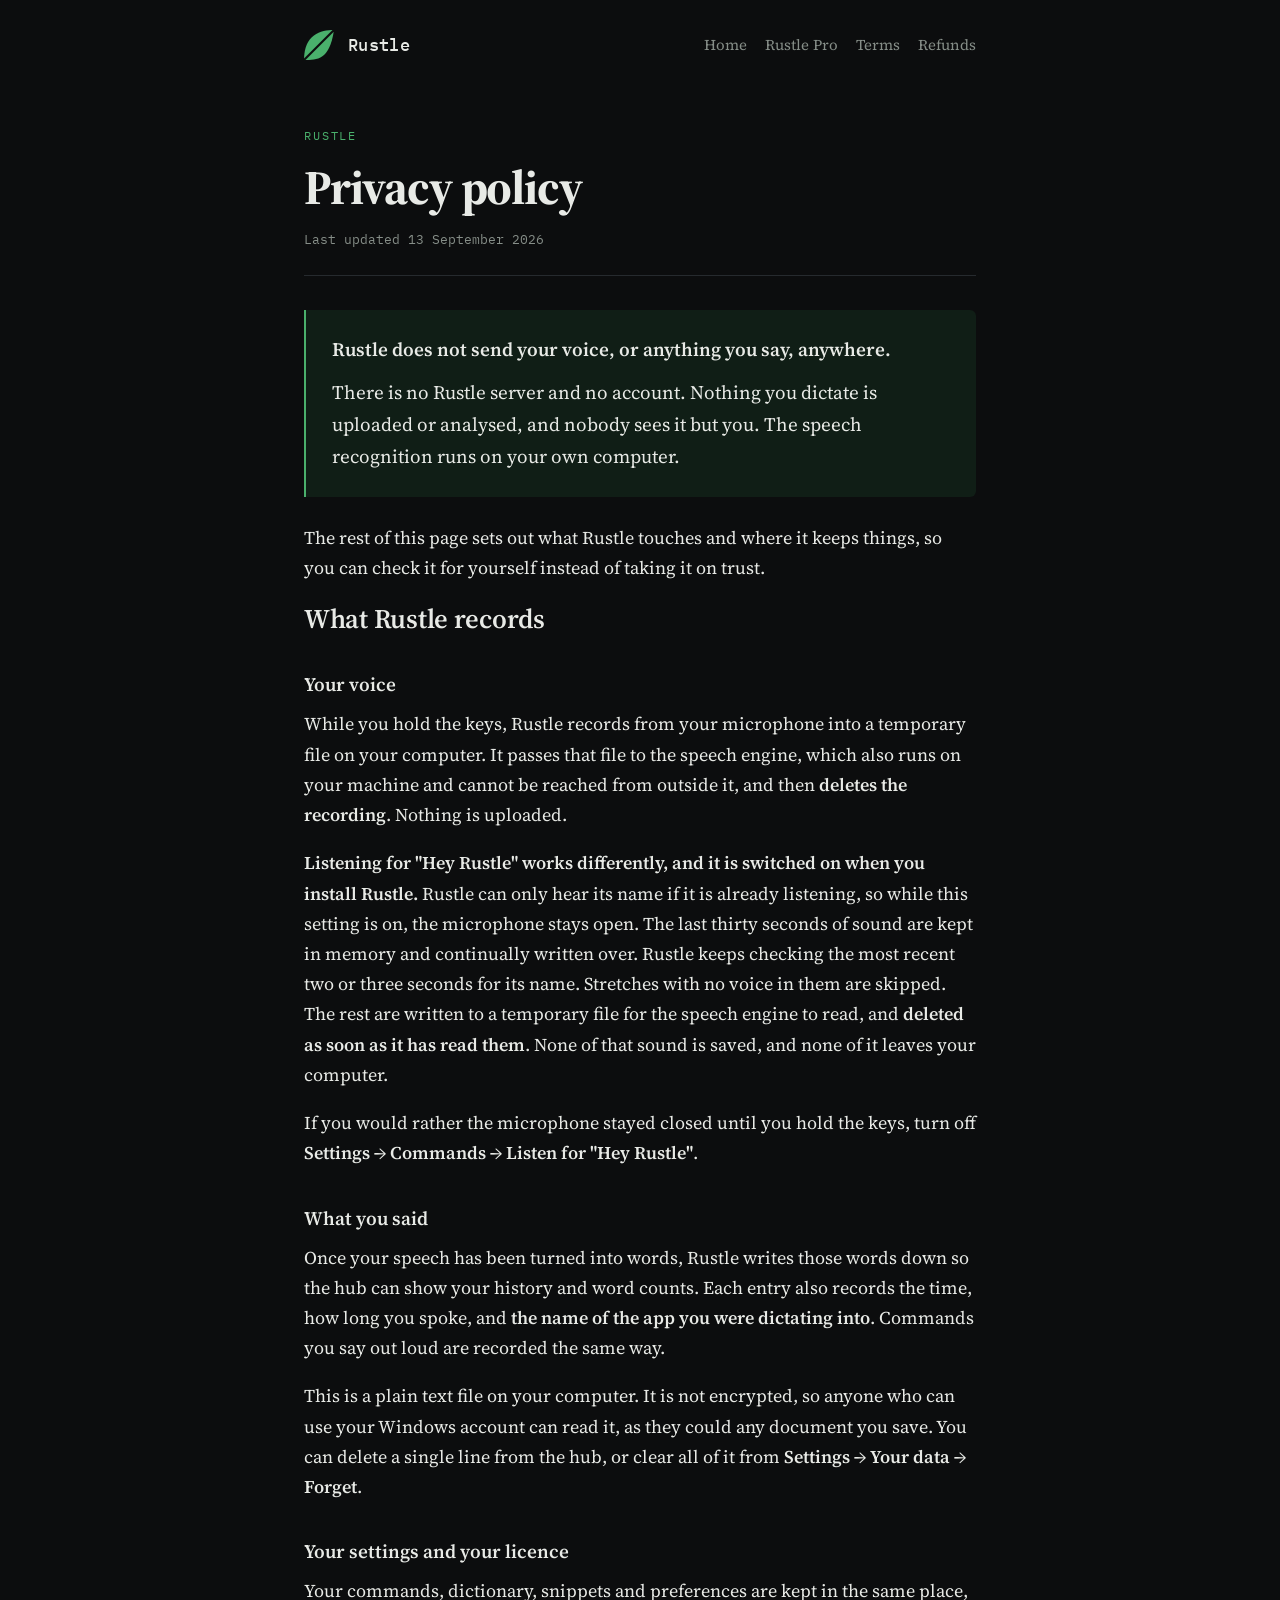
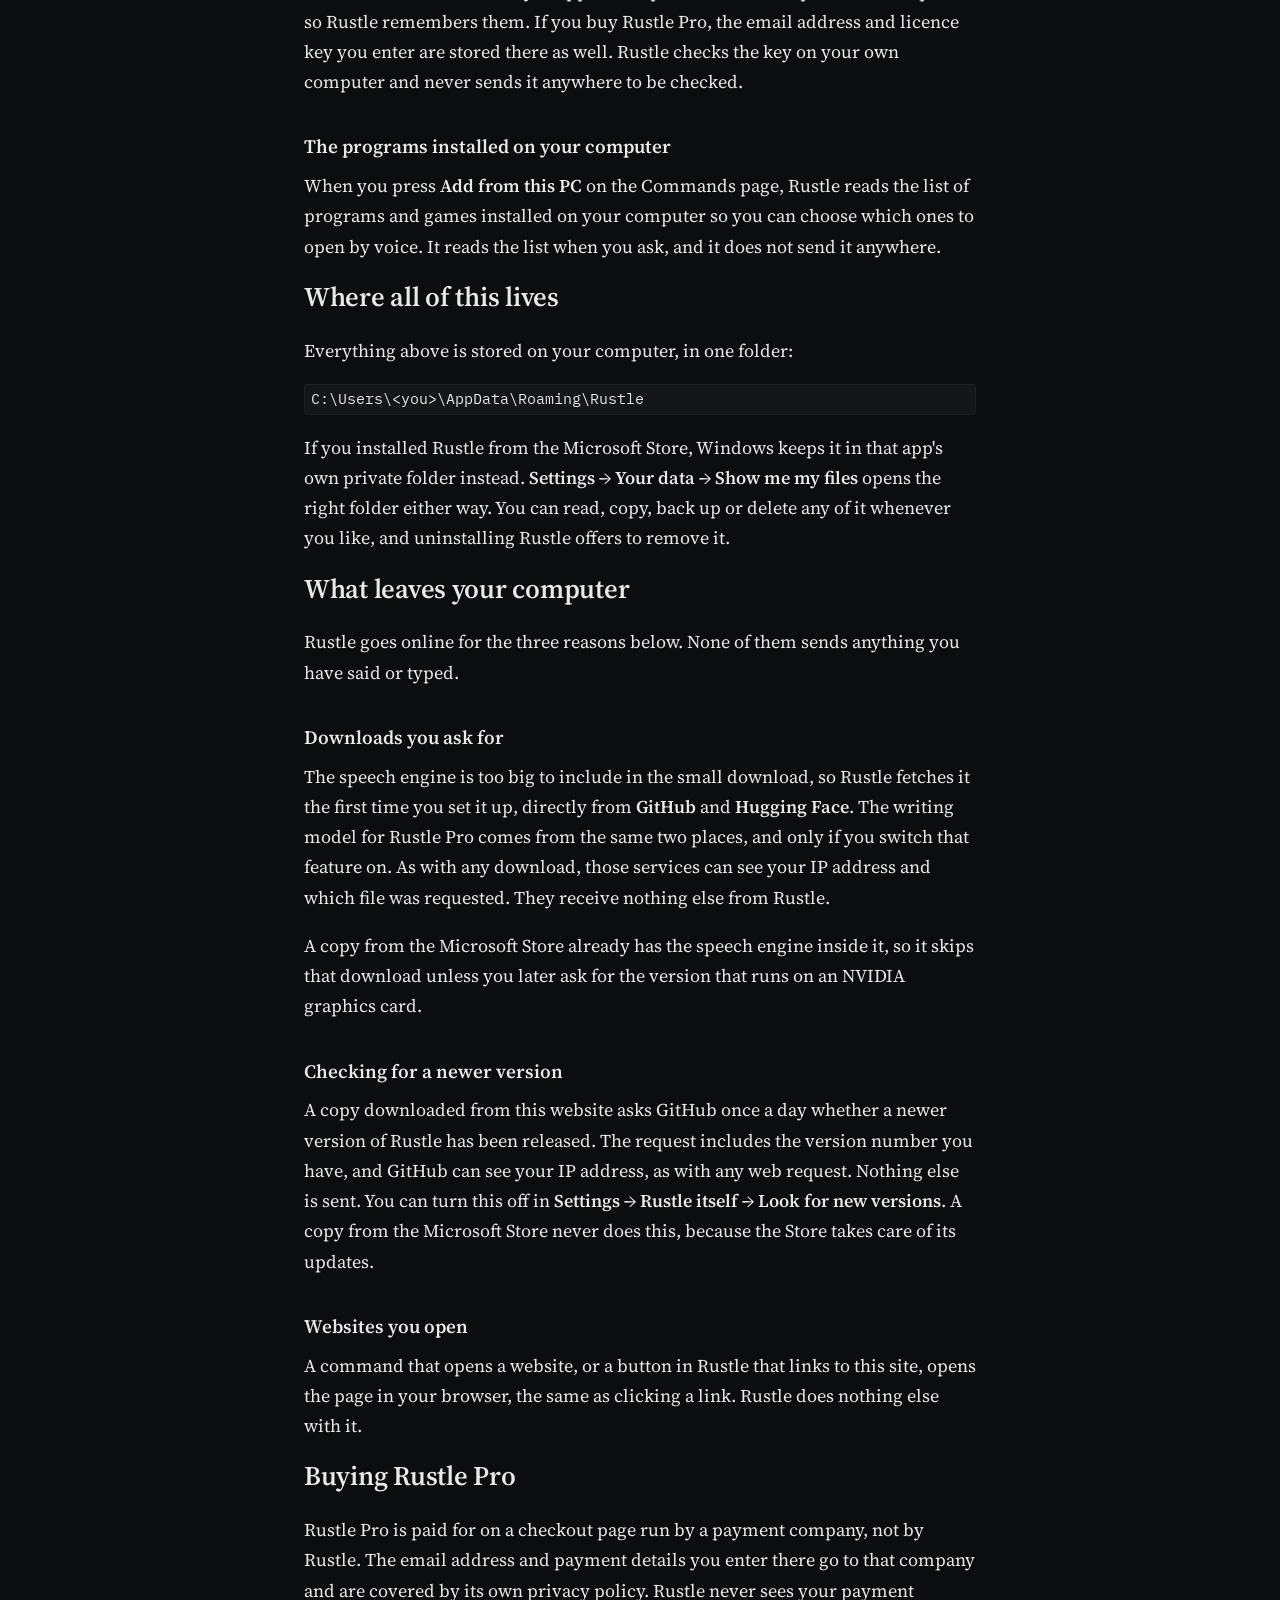
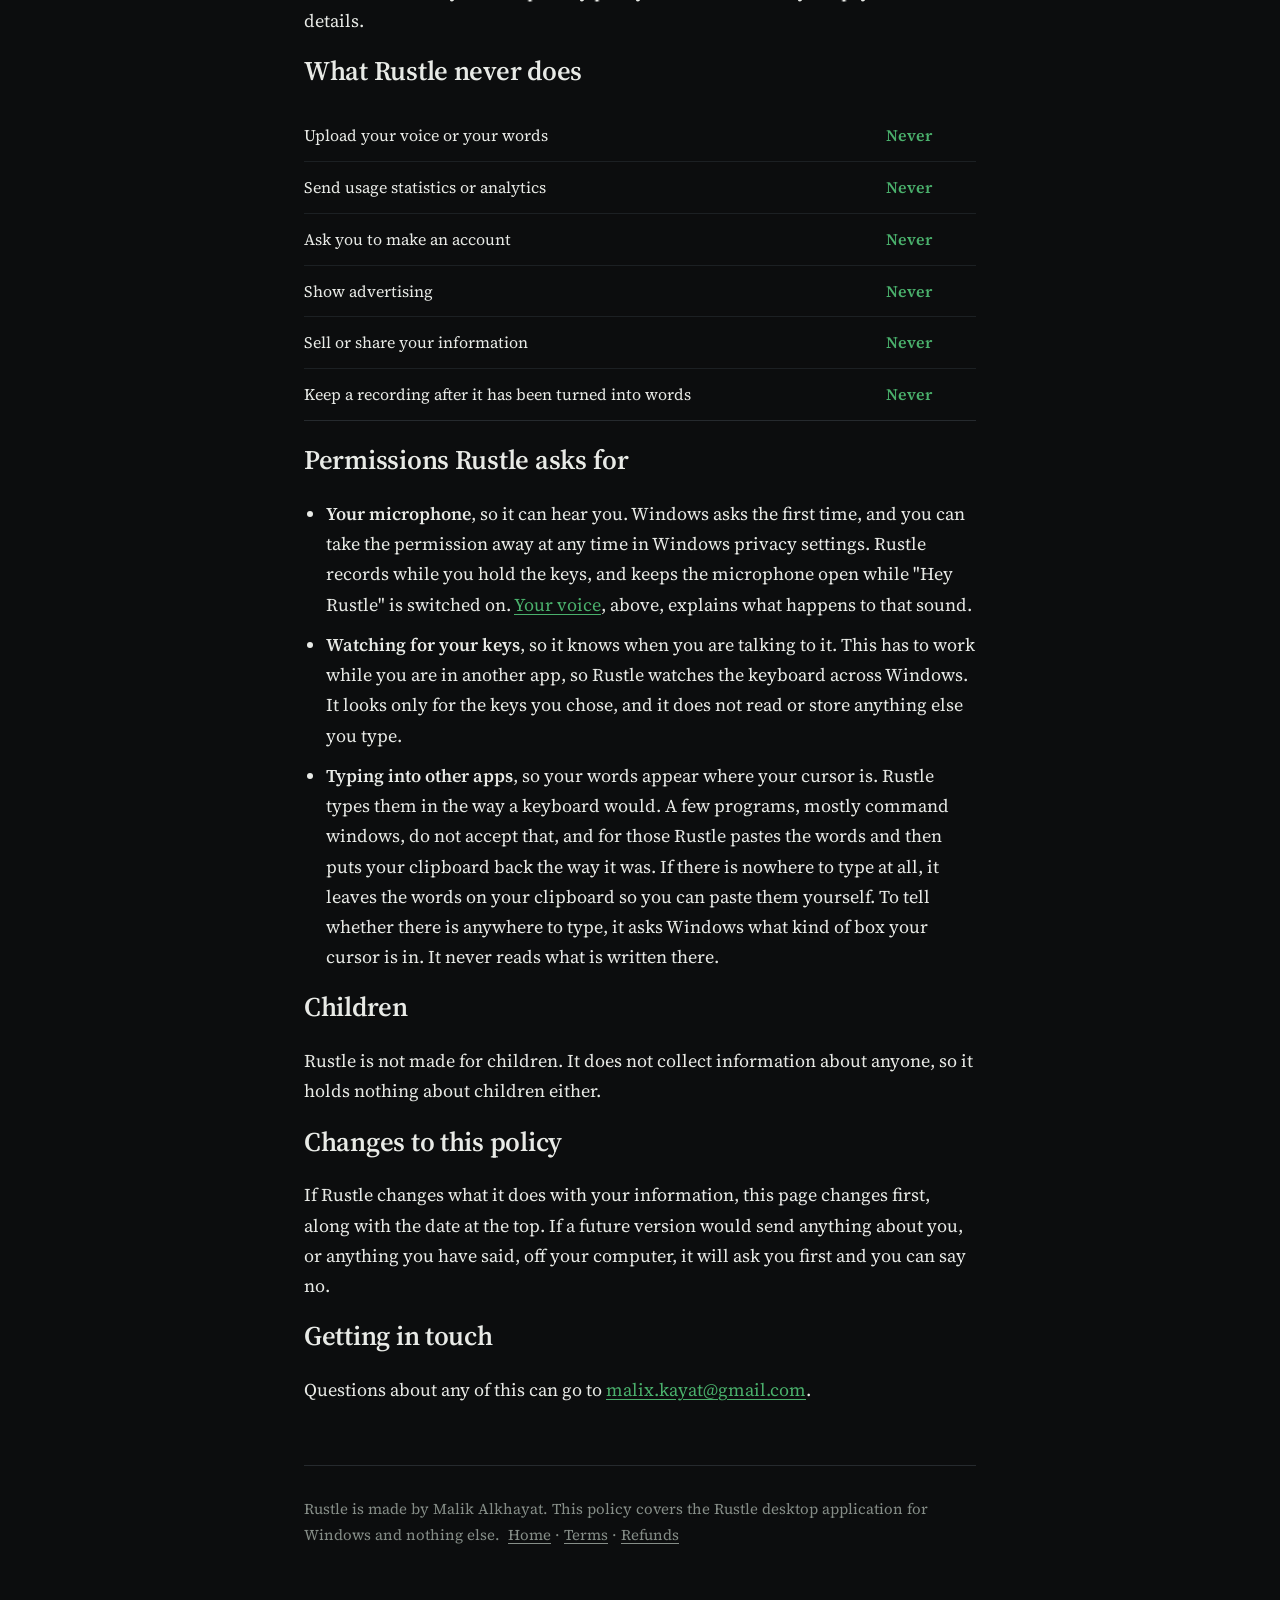
==== commit dd0b4edc: "Add files via upload" ====
--- a/privacy.html
+++ b/privacy.html
@@ -20,7 +20,12 @@
       <path d="M0 24 L24 0" stroke="#0C0D0E" stroke-width="1.7"/>
     </svg>
     <b>Rustle</b>
-    <a href="index.html">Home</a>
+    <nav style="margin-left:auto; display:flex; flex-wrap:wrap; justify-content:flex-end; gap:6px 18px;">
+      <a href="index.html" style="margin-left:0">Home</a>
+      <a href="pro.html" style="margin-left:0">Rustle Pro</a>
+      <a href="terms.html" style="margin-left:0">Terms</a>
+      <a href="refund.html" style="margin-left:0">Refunds</a>
+    </nav>
   </header>
 
   <div class="doc-head">
@@ -204,7 +209,8 @@
   <footer>
     <p>
       Rustle is made by Malik Alkhayat. This policy covers the Rustle desktop application for
-      Windows and nothing else. &nbsp;<a href="index.html">Home</a>
+      Windows and nothing else. &nbsp;<a href="index.html">Home</a> &middot;
+      <a href="terms.html">Terms</a> &middot; <a href="refund.html">Refunds</a>
     </p>
   </footer>
 
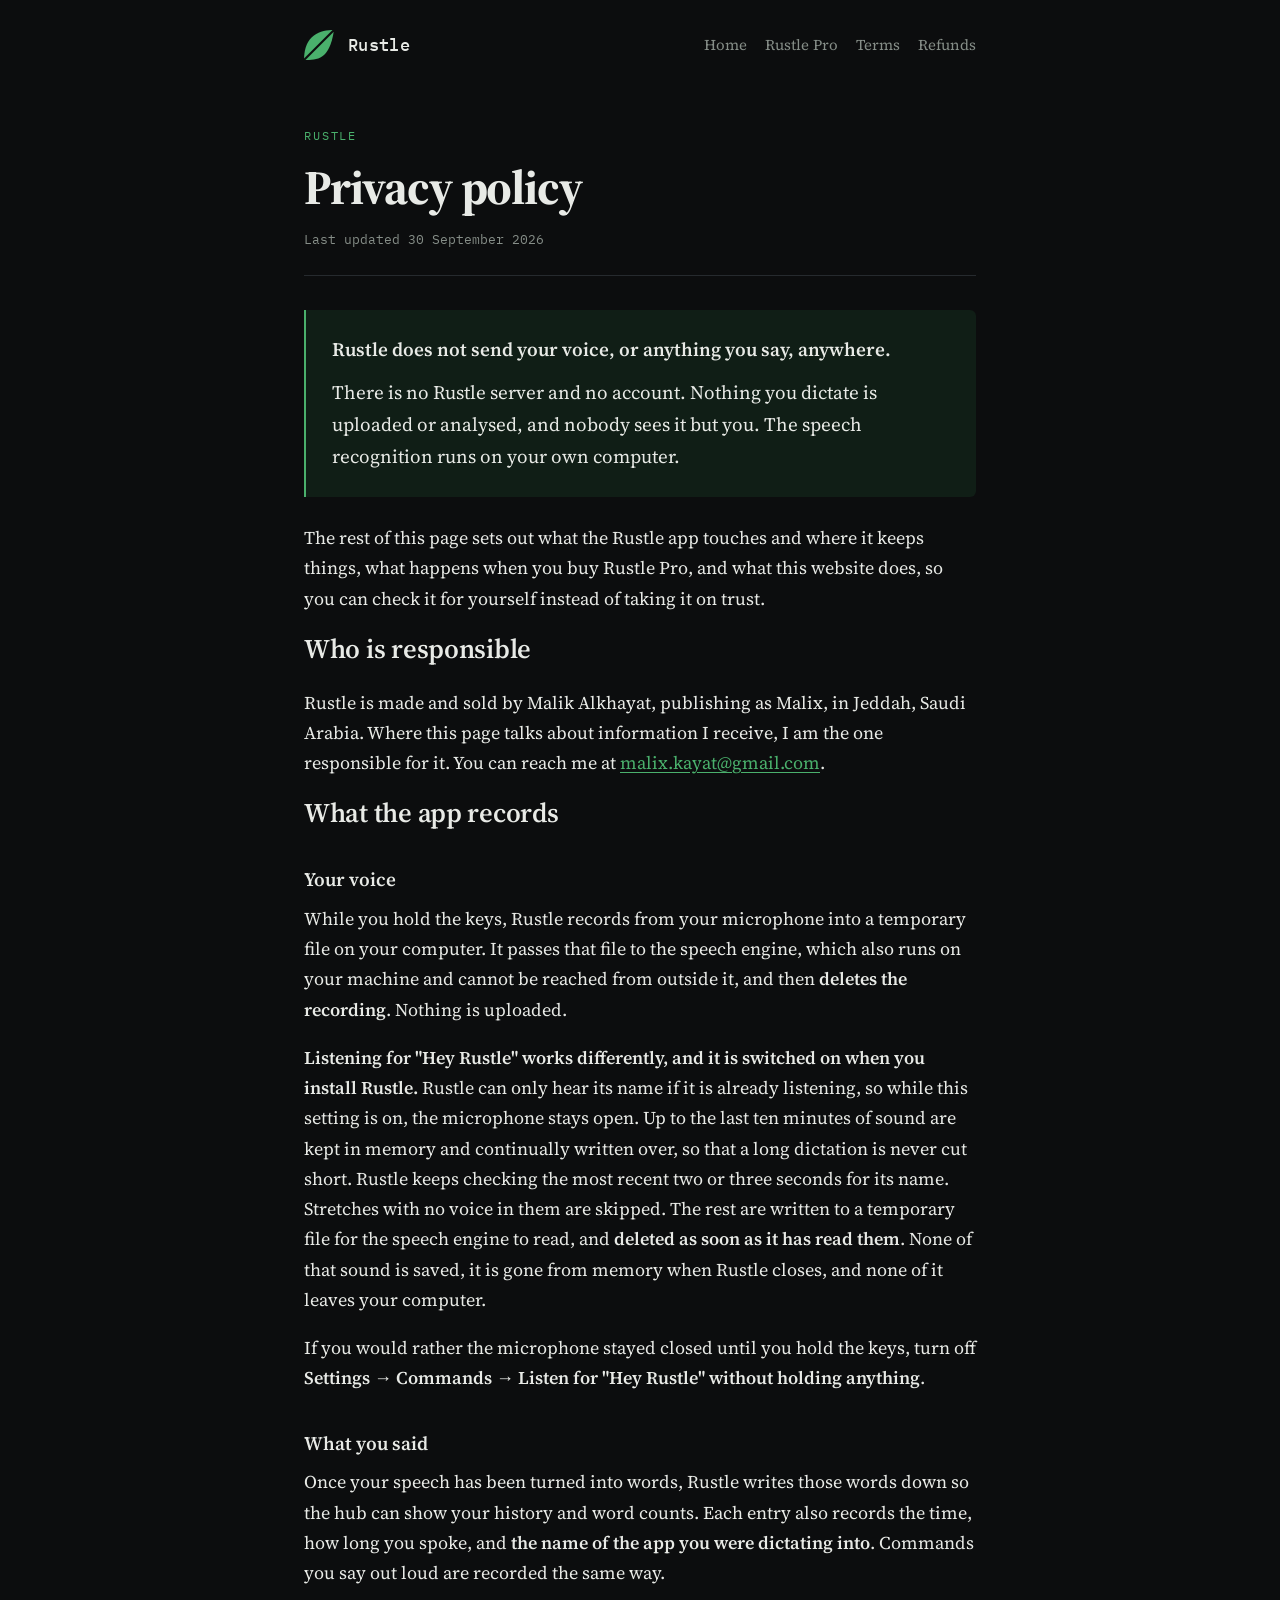
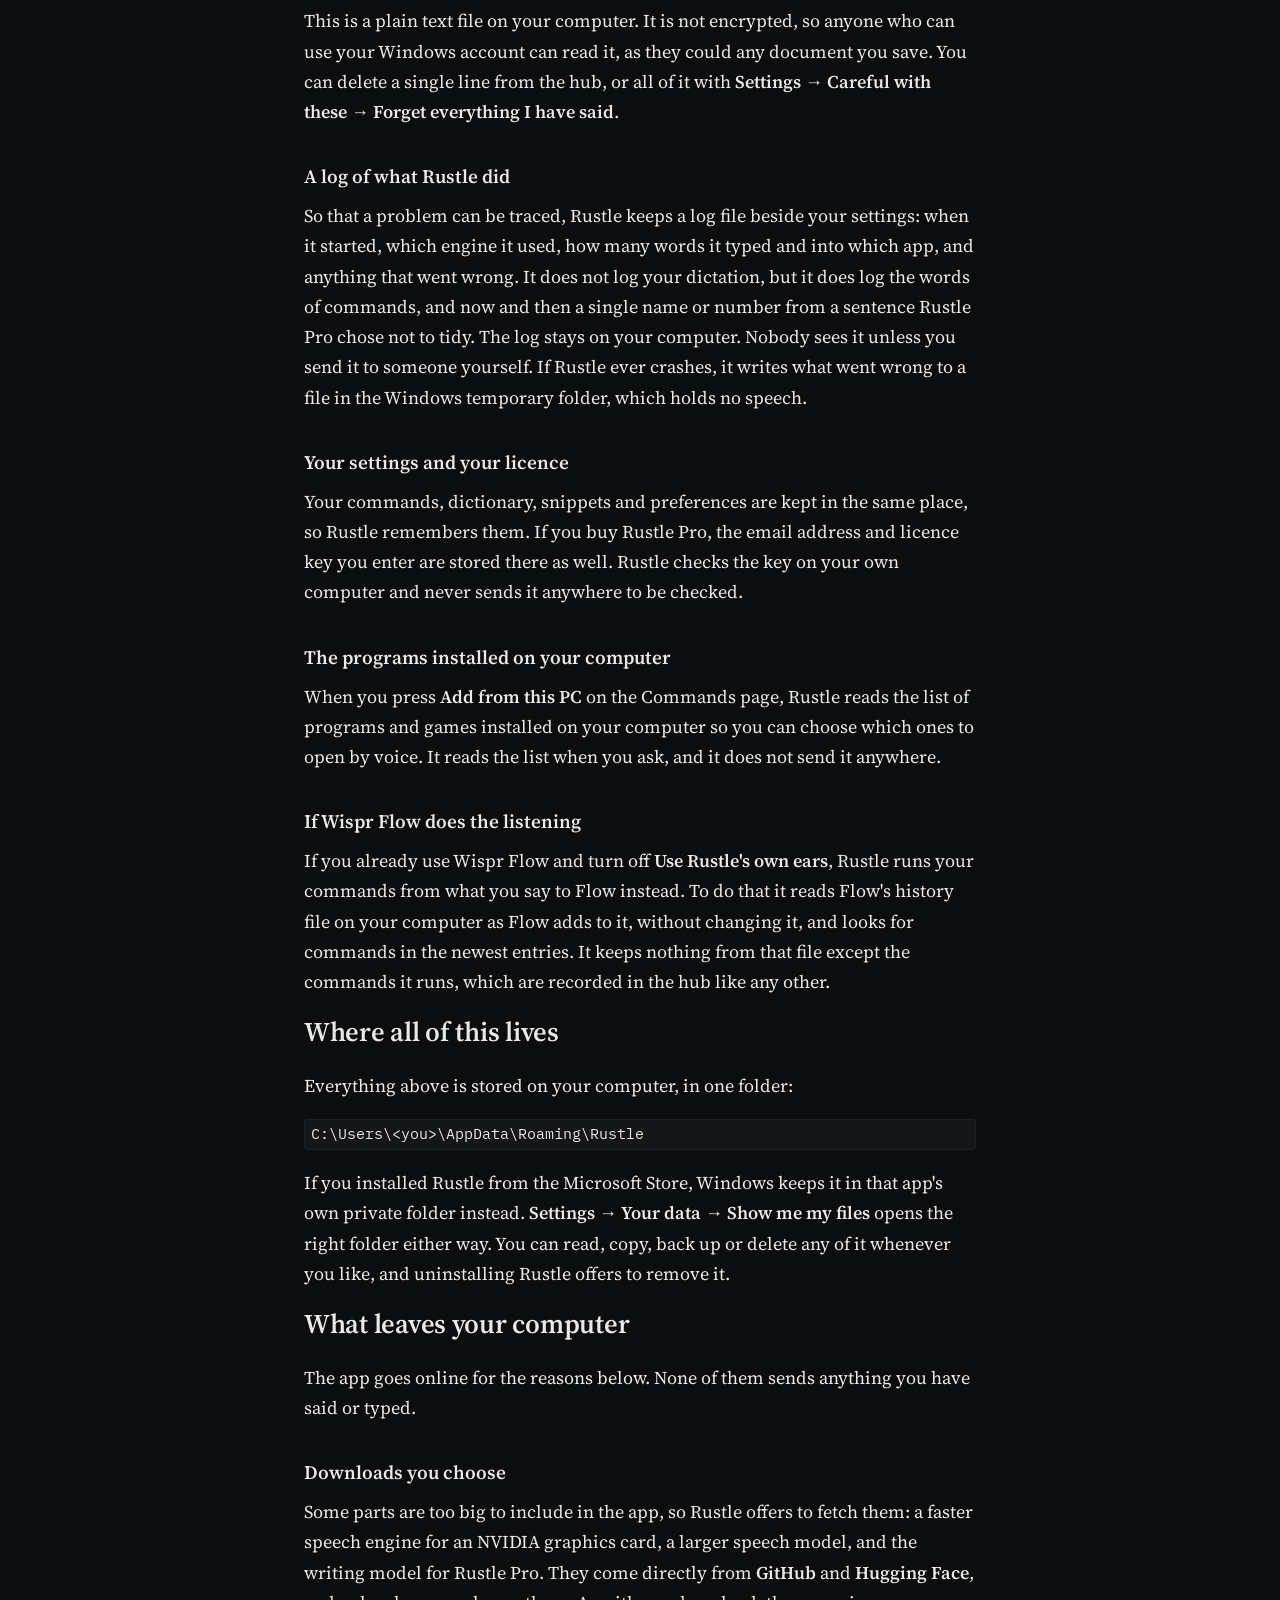
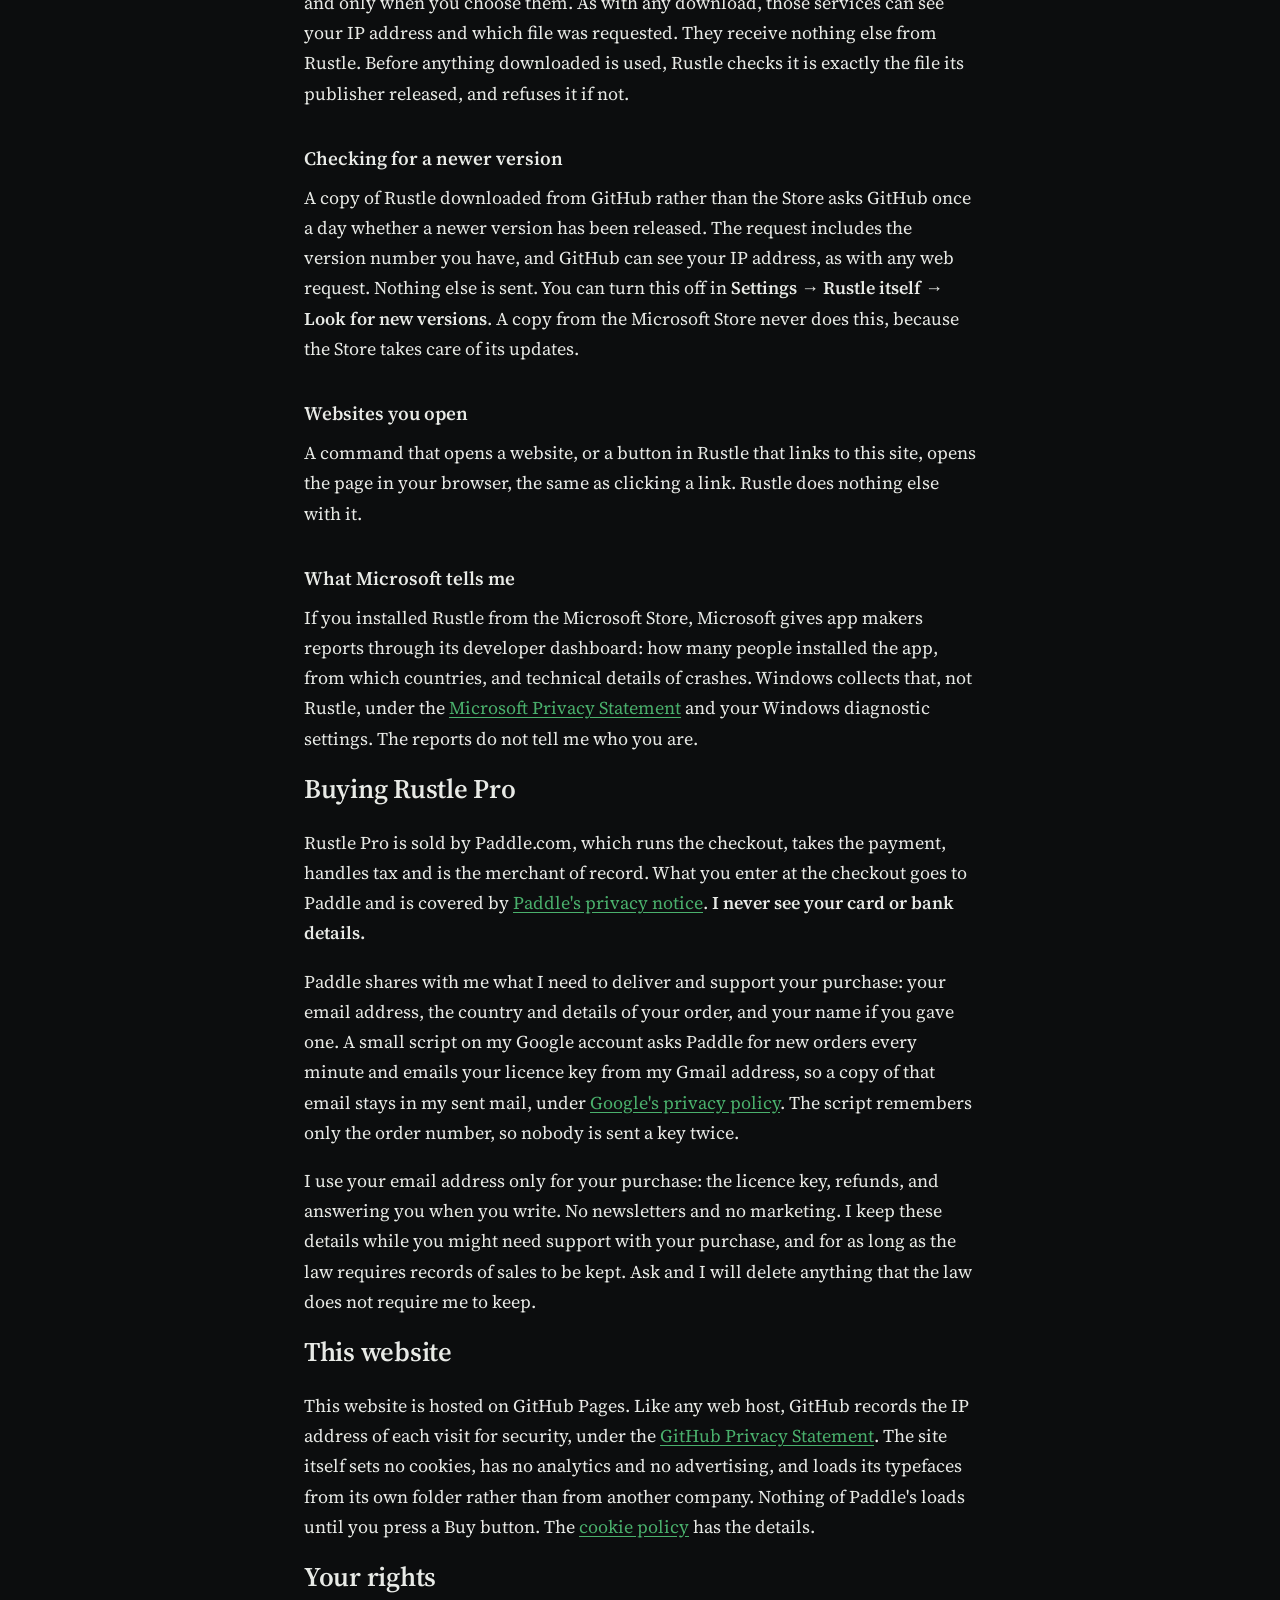
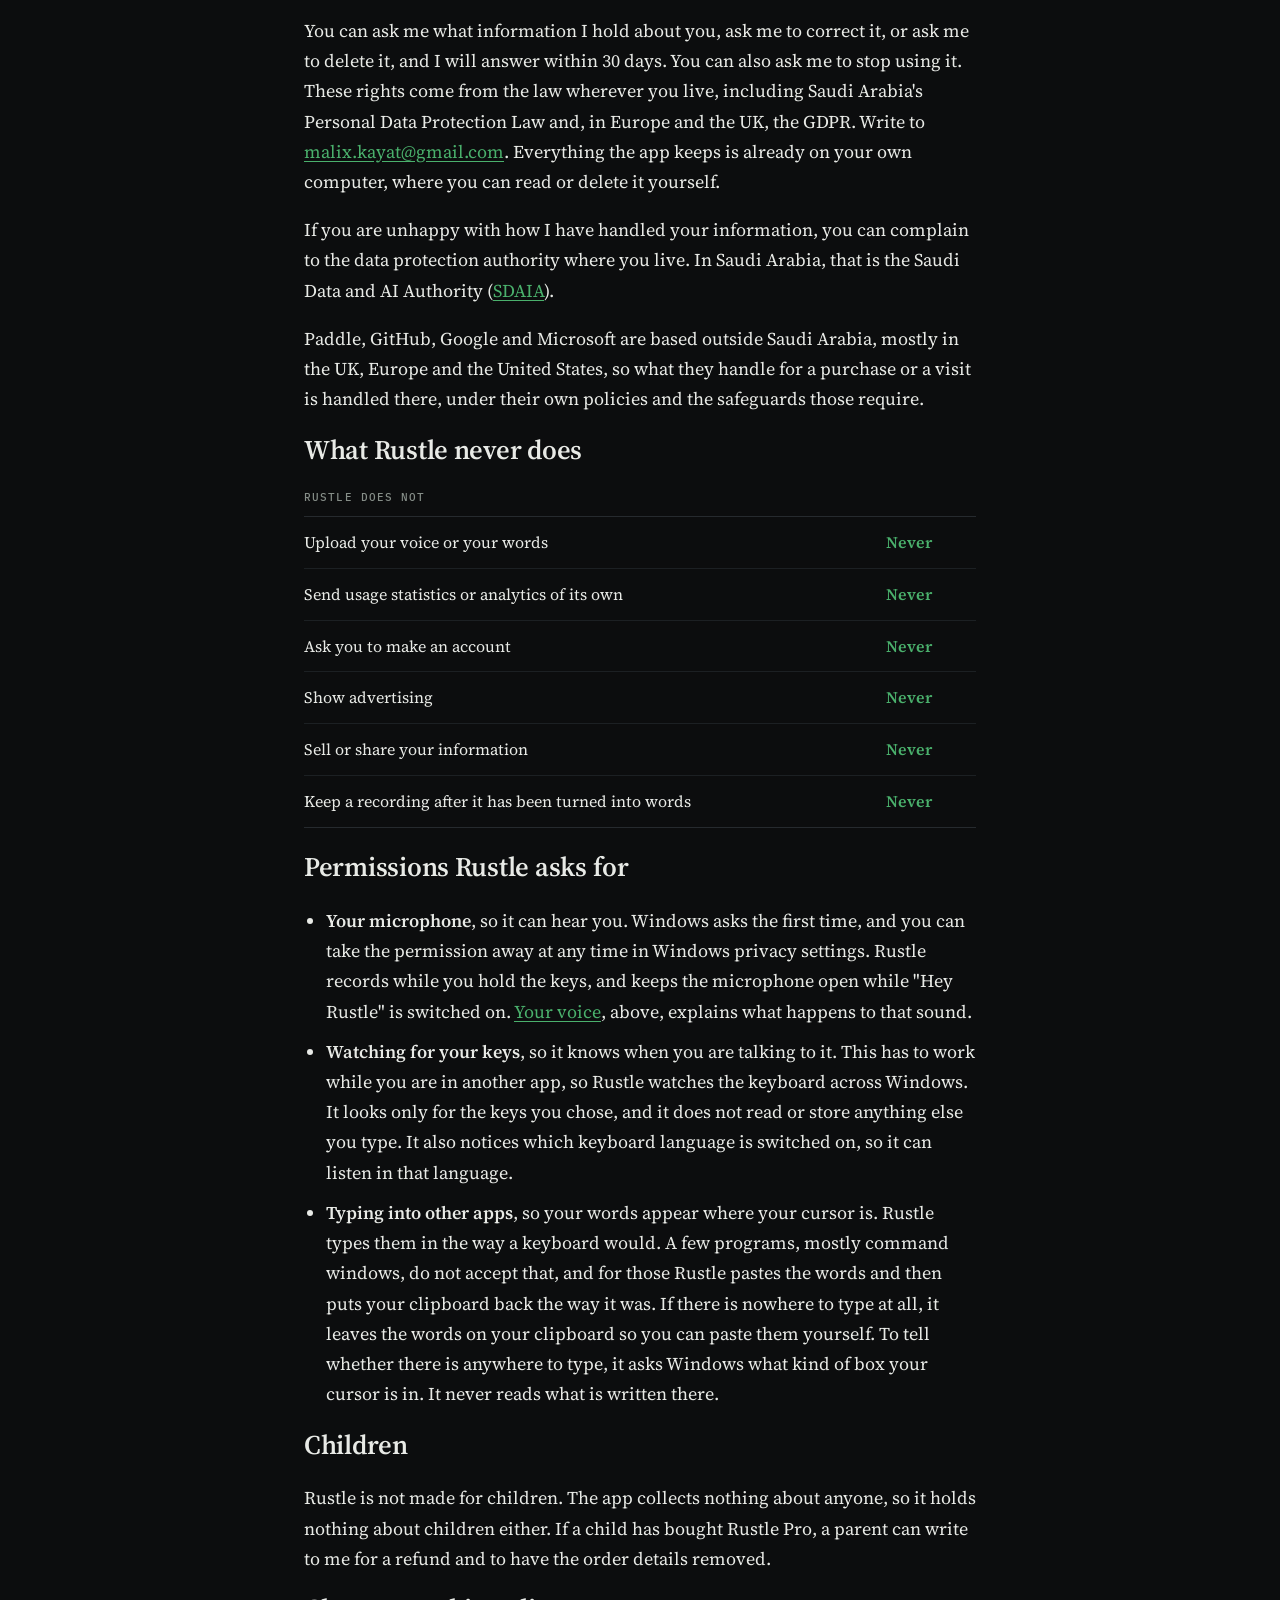
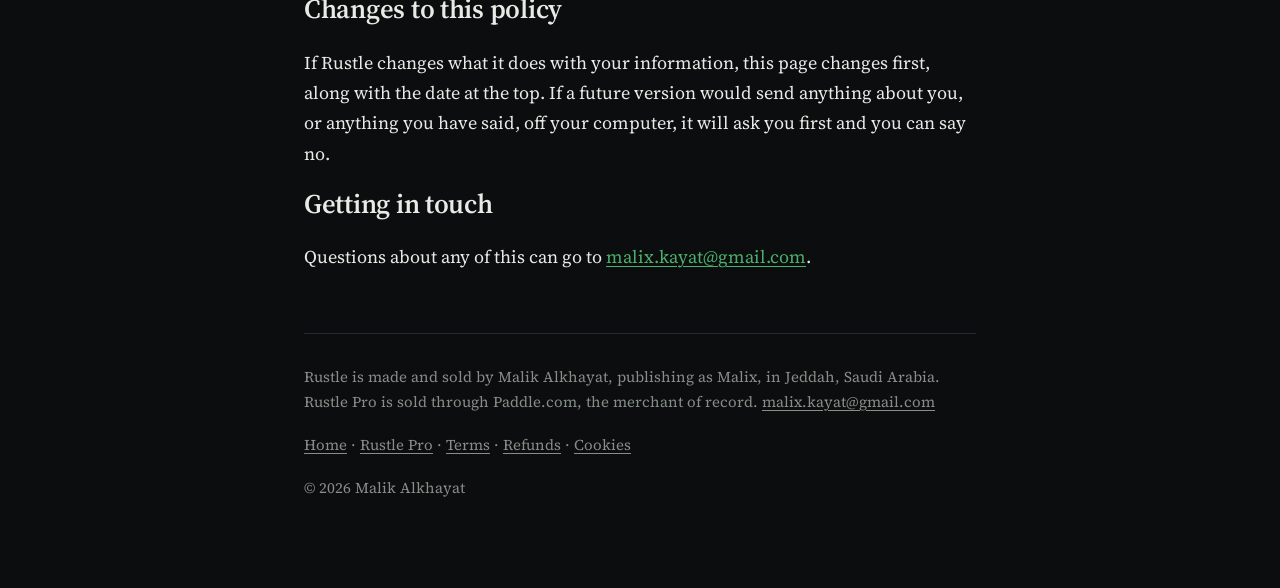
==== commit 10cad8aa: "Add files via upload" ====
--- a/privacy.html
+++ b/privacy.html
@@ -5,12 +5,11 @@
 <meta name="viewport" content="width=device-width, initial-scale=1">
 <title>Privacy policy for Rustle</title>
 <meta name="description" content="Rustle does not send your voice, or anything you say, anywhere. Here is exactly what it keeps and where.">
-<link rel="preconnect" href="https://fonts.googleapis.com">
-<link rel="preconnect" href="https://fonts.gstatic.com" crossorigin>
-<link rel="stylesheet" href="https://fonts.googleapis.com/css2?family=Source+Serif+4:opsz,wght@8..60,400;8..60,600;8..60,700&family=IBM+Plex+Mono:wght@400;500&display=swap">
 <link rel="stylesheet" href="style.css">
 </head>
 <body>
+
+<a class="skip" href="#main">Skip to the content</a>
 
 <div class="wrap">
 
@@ -20,7 +19,7 @@
       <path d="M0 24 L24 0" stroke="#0C0D0E" stroke-width="1.7"/>
     </svg>
     <b>Rustle</b>
-    <nav style="margin-left:auto; display:flex; flex-wrap:wrap; justify-content:flex-end; gap:6px 18px;">
+    <nav aria-label="Rustle" style="margin-left:auto; display:flex; flex-wrap:wrap; justify-content:flex-end; gap:6px 18px;">
       <a href="index.html" style="margin-left:0">Home</a>
       <a href="pro.html" style="margin-left:0">Rustle Pro</a>
       <a href="terms.html" style="margin-left:0">Terms</a>
@@ -28,10 +27,12 @@
     </nav>
   </header>
 
+  <main id="main" tabindex="-1">
+
   <div class="doc-head">
     <p class="eyebrow">Rustle</p>
     <h1>Privacy policy</h1>
-    <p class="when">Last updated 13 September 2026</p>
+    <p class="when">Last updated 30 September 2026</p>
   </div>
 
   <div class="claim">
@@ -43,11 +44,19 @@
   </div>
 
   <p>
-    The rest of this page sets out what Rustle touches and where it keeps things, so you can
-    check it for yourself instead of taking it on trust.
-  </p>
-
-  <h2>What Rustle records</h2>
+    The rest of this page sets out what the Rustle app touches and where it keeps things, what
+    happens when you buy Rustle Pro, and what this website does, so you can check it for yourself
+    instead of taking it on trust.
+  </p>
+
+  <h2>Who is responsible</h2>
+  <p>
+    Rustle is made and sold by Malik Alkhayat, publishing as Malix, in Jeddah, Saudi Arabia. Where
+    this page talks about information I receive, I am the one responsible for it. You can reach me
+    at <a href="mailto:malix.kayat@gmail.com">malix.kayat@gmail.com</a>.
+  </p>
+
+  <h2>What the app records</h2>
 
   <h3 id="voice">Your voice</h3>
   <p>
@@ -59,15 +68,16 @@
   <p>
     <strong>Listening for "Hey Rustle" works differently, and it is switched on when you
     install Rustle.</strong> Rustle can only hear its name if it is already listening, so while
-    this setting is on, the microphone stays open. The last thirty seconds of sound are kept in
-    memory and continually written over. Rustle keeps checking the most recent two or three
-    seconds for its name. Stretches with no voice in them are skipped. The rest are written to a
-    temporary file for the speech engine to read, and <strong>deleted as soon as it has read
-    them</strong>. None of that sound is saved, and none of it leaves your computer.
+    this setting is on, the microphone stays open. Up to the last ten minutes of sound are kept
+    in memory and continually written over, so that a long dictation is never cut short. Rustle
+    keeps checking the most recent two or three seconds for its name. Stretches with no voice in
+    them are skipped. The rest are written to a temporary file for the speech engine to read, and
+    <strong>deleted as soon as it has read them</strong>. None of that sound is saved, it is gone
+    from memory when Rustle closes, and none of it leaves your computer.
   </p>
   <p>
     If you would rather the microphone stayed closed until you hold the keys, turn off
-    <strong>Settings &rarr; Commands &rarr; Listen for "Hey Rustle"</strong>.
+    <strong>Settings &rarr; Commands &rarr; Listen for "Hey Rustle" without holding anything</strong>.
   </p>
 
   <h3>What you said</h3>
@@ -80,8 +90,18 @@
   <p>
     This is a plain text file on your computer. It is not encrypted, so anyone who can use your
     Windows account can read it, as they could any document you save. You can delete a single
-    line from the hub, or clear all of it from
-    <strong>Settings &rarr; Your data &rarr; Forget</strong>.
+    line from the hub, or all of it with
+    <strong>Settings &rarr; Careful with these &rarr; Forget everything I have said</strong>.
+  </p>
+
+  <h3>A log of what Rustle did</h3>
+  <p>
+    So that a problem can be traced, Rustle keeps a log file beside your settings: when it
+    started, which engine it used, how many words it typed and into which app, and anything that
+    went wrong. It does not log your dictation, but it does log the words of commands, and now and
+    then a single name or number from a sentence Rustle Pro chose not to tidy. The log stays on
+    your computer. Nobody sees it unless you send it to someone yourself. If Rustle ever crashes, it
+    writes what went wrong to a file in the Windows temporary folder, which holds no speech.
   </p>
 
   <h3>Your settings and your licence</h3>
@@ -99,6 +119,15 @@
     voice. It reads the list when you ask, and it does not send it anywhere.
   </p>
 
+  <h3>If Wispr Flow does the listening</h3>
+  <p>
+    If you already use Wispr Flow and turn off <strong>Use Rustle's own ears</strong>, Rustle
+    runs your commands from what you say to Flow instead. To do that it reads Flow's history file
+    on your computer as Flow adds to it, without changing it, and looks for commands in the newest
+    entries. It keeps nothing from that file except the commands it runs, which are recorded in the
+    hub like any other.
+  </p>
+
   <h2>Where all of this lives</h2>
   <p>Everything above is stored on your computer, in one folder:</p>
   <p class="path">C:\Users\&lt;you&gt;\AppData\Roaming\Rustle</p>
@@ -111,28 +140,24 @@
 
   <h2>What leaves your computer</h2>
   <p>
-    Rustle goes online for the three reasons below. None of them sends anything you have said or
-    typed.
-  </p>
-
-  <h3>Downloads you ask for</h3>
-  <p>
-    The speech engine is too big to include in the small download, so Rustle fetches it the
-    first time you set it up, directly from <strong>GitHub</strong> and <strong>Hugging
-    Face</strong>. The writing model for Rustle Pro comes from the same two places, and only if
-    you switch that feature on. As with any download, those services can see your IP address and
-    which file was requested. They receive nothing else from Rustle.
-  </p>
-  <p>
-    A copy from the Microsoft Store already has the speech engine inside it, so it skips that
-    download unless you later ask for the version that runs on an NVIDIA graphics card.
+    The app goes online for the reasons below. None of them sends anything you have said or typed.
+  </p>
+
+  <h3>Downloads you choose</h3>
+  <p>
+    Some parts are too big to include in the app, so Rustle offers to fetch them: a faster speech
+    engine for an NVIDIA graphics card, a larger speech model, and the writing model for Rustle
+    Pro. They come directly from <strong>GitHub</strong> and <strong>Hugging Face</strong>, and
+    only when you choose them. As with any download, those services can see your IP address and
+    which file was requested. They receive nothing else from Rustle. Before anything downloaded is
+    used, Rustle checks it is exactly the file its publisher released, and refuses it if not.
   </p>
 
   <h3>Checking for a newer version</h3>
   <p>
-    A copy downloaded from this website asks GitHub once a day whether a newer version of Rustle
-    has been released. The request includes the version number you have, and GitHub can see your
-    IP address, as with any web request. Nothing else is sent. You can turn this off in
+    A copy of Rustle downloaded from GitHub rather than the Store asks GitHub once a day whether a
+    newer version has been released. The request includes the version number you have, and GitHub
+    can see your IP address, as with any web request. Nothing else is sent. You can turn this off in
     <strong>Settings &rarr; Rustle itself &rarr; Look for new versions</strong>. A copy from the
     Microsoft Store never does this, because the Store takes care of its updates.
   </p>
@@ -143,19 +168,77 @@
     in your browser, the same as clicking a link. Rustle does nothing else with it.
   </p>
 
+  <h3>What Microsoft tells me</h3>
+  <p>
+    If you installed Rustle from the Microsoft Store, Microsoft gives app makers reports through
+    its developer dashboard: how many people installed the app, from which countries, and technical
+    details of crashes. Windows collects that, not Rustle, under the
+    <a href="https://www.microsoft.com/privacy/privacystatement">Microsoft Privacy Statement</a>
+    and your Windows diagnostic settings. The reports do not tell me who you are.
+  </p>
+
   <h2>Buying Rustle Pro</h2>
   <p>
-    Rustle Pro is paid for on a checkout page run by a payment company, not by Rustle. The email
-    address and payment details you enter there go to that company and are covered by its own
-    privacy policy. Rustle never sees your payment details.
+    Rustle Pro is sold by Paddle.com, which runs the checkout, takes the payment, handles tax and
+    is the merchant of record. What you enter at the checkout goes to Paddle and is covered by
+    <a href="https://www.paddle.com/legal/privacy">Paddle's privacy notice</a>.
+    <strong>I never see your card or bank details.</strong>
+  </p>
+  <p>
+    Paddle shares with me what I need to deliver and support your purchase: your email address, the
+    country and details of your order, and your name if you gave one. A small script on my Google
+    account asks Paddle for new orders every minute and emails your licence key from my Gmail
+    address, so a copy of that email stays in my sent mail, under
+    <a href="https://policies.google.com/privacy">Google's privacy policy</a>. The script remembers
+    only the order number, so nobody is sent a key twice.
+  </p>
+  <p>
+    I use your email address only for your purchase: the licence key, refunds, and answering you
+    when you write. No newsletters and no marketing. I keep these details while you might need
+    support with your purchase, and for as long as the law requires records of sales to be kept.
+    Ask and I will delete anything that the law does not require me to keep.
+  </p>
+
+  <h2>This website</h2>
+  <p>
+    This website is hosted on GitHub Pages. Like any web host, GitHub records the IP address of each
+    visit for security, under the
+    <a href="https://docs.github.com/en/site-policy/privacy-policies/github-general-privacy-statement">GitHub
+    Privacy Statement</a>. The site itself sets no cookies, has no analytics and no advertising,
+    and loads its typefaces from its own folder rather than from another company. Nothing of
+    Paddle's loads until you press a Buy button. The <a href="cookies.html">cookie policy</a> has
+    the details.
+  </p>
+
+  <h2>Your rights</h2>
+  <p>
+    You can ask me what information I hold about you, ask me to correct it, or ask me to delete it,
+    and I will answer within 30 days. You can also ask me to stop using it. These rights come from
+    the law wherever you live, including Saudi Arabia's Personal Data Protection Law and, in Europe
+    and the UK, the GDPR. Write to <a href="mailto:malix.kayat@gmail.com">malix.kayat@gmail.com</a>.
+    Everything the app keeps is already on your own computer, where you can read or delete it
+    yourself.
+  </p>
+  <p>
+    If you are unhappy with how I have handled your information, you can complain to the data
+    protection authority where you live. In Saudi Arabia, that is the Saudi Data and AI Authority
+    (<a href="https://sdaia.gov.sa/en/">SDAIA</a>).
+  </p>
+  <p>
+    Paddle, GitHub, Google and Microsoft are based outside Saudi Arabia, mostly in the UK, Europe
+    and the United States, so what they handle for a purchase or a visit is handled there, under
+    their own policies and the safeguards those require.
   </p>
 
   <h2>What Rustle never does</h2>
   <div class="scroller">
     <table>
+      <thead>
+        <tr><th scope="col">Rustle does not</th><th scope="col"><span class="sr-only">How often</span></th></tr>
+      </thead>
       <tbody>
         <tr><td>Upload your voice or your words</td><td class="no">Never</td></tr>
-        <tr><td>Send usage statistics or analytics</td><td class="no">Never</td></tr>
+        <tr><td>Send usage statistics or analytics of its own</td><td class="no">Never</td></tr>
         <tr><td>Ask you to make an account</td><td class="no">Never</td></tr>
         <tr><td>Show advertising</td><td class="no">Never</td></tr>
         <tr><td>Sell or share your information</td><td class="no">Never</td></tr>
@@ -175,7 +258,8 @@
     <li>
       <strong>Watching for your keys</strong>, so it knows when you are talking to it. This has to
       work while you are in another app, so Rustle watches the keyboard across Windows. It looks
-      only for the keys you chose, and it does not read or store anything else you type.
+      only for the keys you chose, and it does not read or store anything else you type. It also
+      notices which keyboard language is switched on, so it can listen in that language.
     </li>
     <li>
       <strong>Typing into other apps</strong>, so your words appear where your cursor is. Rustle
@@ -189,8 +273,9 @@
 
   <h2>Children</h2>
   <p>
-    Rustle is not made for children. It does not collect information about anyone, so it holds
-    nothing about children either.
+    Rustle is not made for children. The app collects nothing about anyone, so it holds nothing
+    about children either. If a child has bought Rustle Pro, a parent can write to me for a refund
+    and to have the order details removed.
   </p>
 
   <h2>Changes to this policy</h2>
@@ -206,12 +291,22 @@
     <a href="mailto:malix.kayat@gmail.com">malix.kayat@gmail.com</a>.
   </p>
 
+  </main>
+
   <footer>
     <p>
-      Rustle is made by Malik Alkhayat. This policy covers the Rustle desktop application for
-      Windows and nothing else. &nbsp;<a href="index.html">Home</a> &middot;
-      <a href="terms.html">Terms</a> &middot; <a href="refund.html">Refunds</a>
+      Rustle is made and sold by Malik Alkhayat, publishing as Malix, in Jeddah, Saudi Arabia.
+      Rustle Pro is sold through Paddle.com, the merchant of record.
+      <a href="mailto:malix.kayat@gmail.com">malix.kayat@gmail.com</a>
     </p>
+    <p>
+      <a href="index.html">Home</a> &middot;
+      <a href="pro.html">Rustle Pro</a> &middot;
+      <a href="terms.html">Terms</a> &middot;
+      <a href="refund.html">Refunds</a> &middot;
+      <a href="cookies.html">Cookies</a>
+    </p>
+    <p>&copy; 2026 Malik Alkhayat</p>
   </footer>
 
 </div>
--- a/style.css
+++ b/style.css
@@ -5,6 +5,60 @@
   like the same thing. Green is only ever on something you can act on or
   something being claimed - never used as decoration.
 */
+
+/*
+  The two typefaces live beside the pages rather than on Google's servers, so a
+  visit to this site is a visit to this site and nobody else. Both are under the
+  SIL Open Font License; the licences are in fonts/.
+*/
+@font-face {
+  font-family: 'IBM Plex Mono';
+  font-style: normal;
+  font-weight: 400;
+  font-display: swap;
+  src: url('fonts/ibm-plex-mono-400-latin-ext.woff2') format('woff2');
+  unicode-range: U+0100-02BA, U+02BD-02C5, U+02C7-02CC, U+02CE-02D7, U+02DD-02FF, U+0304, U+0308, U+0329, U+1D00-1DBF, U+1E00-1E9F, U+1EF2-1EFF, U+2020, U+20A0-20AB, U+20AD-20C0, U+2113, U+2C60-2C7F, U+A720-A7FF;
+}
+@font-face {
+  font-family: 'IBM Plex Mono';
+  font-style: normal;
+  font-weight: 400;
+  font-display: swap;
+  src: url('fonts/ibm-plex-mono-400-latin.woff2') format('woff2');
+  unicode-range: U+0000-00FF, U+0131, U+0152-0153, U+02BB-02BC, U+02C6, U+02DA, U+02DC, U+0304, U+0308, U+0329, U+2000-206F, U+20AC, U+2122, U+2191, U+2193, U+2212, U+2215, U+FEFF, U+FFFD;
+}
+@font-face {
+  font-family: 'IBM Plex Mono';
+  font-style: normal;
+  font-weight: 500;
+  font-display: swap;
+  src: url('fonts/ibm-plex-mono-500-latin-ext.woff2') format('woff2');
+  unicode-range: U+0100-02BA, U+02BD-02C5, U+02C7-02CC, U+02CE-02D7, U+02DD-02FF, U+0304, U+0308, U+0329, U+1D00-1DBF, U+1E00-1E9F, U+1EF2-1EFF, U+2020, U+20A0-20AB, U+20AD-20C0, U+2113, U+2C60-2C7F, U+A720-A7FF;
+}
+@font-face {
+  font-family: 'IBM Plex Mono';
+  font-style: normal;
+  font-weight: 500;
+  font-display: swap;
+  src: url('fonts/ibm-plex-mono-500-latin.woff2') format('woff2');
+  unicode-range: U+0000-00FF, U+0131, U+0152-0153, U+02BB-02BC, U+02C6, U+02DA, U+02DC, U+0304, U+0308, U+0329, U+2000-206F, U+20AC, U+2122, U+2191, U+2193, U+2212, U+2215, U+FEFF, U+FFFD;
+}
+@font-face {
+  font-family: 'Source Serif 4';
+  font-style: normal;
+  font-weight: 400 700;
+  font-display: swap;
+  src: url('fonts/source-serif-4-latin-ext.woff2') format('woff2');
+  unicode-range: U+0100-02BA, U+02BD-02C5, U+02C7-02CC, U+02CE-02D7, U+02DD-02FF, U+0304, U+0308, U+0329, U+1D00-1DBF, U+1E00-1E9F, U+1EF2-1EFF, U+2020, U+20A0-20AB, U+20AD-20C0, U+2113, U+2C60-2C7F, U+A720-A7FF;
+}
+@font-face {
+  font-family: 'Source Serif 4';
+  font-style: normal;
+  font-weight: 400 700;
+  font-display: swap;
+  src: url('fonts/source-serif-4-latin.woff2') format('woff2');
+  unicode-range: U+0000-00FF, U+0131, U+0152-0153, U+02BB-02BC, U+02C6, U+02DA, U+02DC, U+0304, U+0308, U+0329, U+2000-206F, U+20AC, U+2122, U+2191, U+2193, U+2212, U+2215, U+FEFF, U+FFFD;
+}
 
 :root {
   --ground:    #0C0D0E;
@@ -86,6 +140,8 @@
 .btn.plain { background: transparent; color: var(--ink); border-color: var(--line); }
 .btn.plain:hover { border-color: var(--leaf-dim); background: var(--raise); }
 .btn:focus-visible { outline: 2px solid var(--leaf); outline-offset: 3px; }
+button.btn { cursor: pointer; line-height: inherit; }
+button.btn[aria-busy="true"] { opacity: .7; cursor: progress; }
 .fine { font-family: "IBM Plex Mono", ui-monospace, monospace; font-size: 13px; color: var(--quiet); }
 
 /* -------------------------------------------------------------------- sections */
@@ -151,7 +207,7 @@
 ul { margin: 0 0 18px; padding-left: 22px; }
 li { margin-bottom: 10px; }
 
-.scroller { overflow-x: auto; margin: 0 0 22px; }
+.scroller { overflow-x: auto; margin: 0 0 22px; position: relative; }   /* keeps hidden labels inside it */
 table { border-collapse: collapse; width: 100%; min-width: 440px; font-size: 16px; }
 th {
   text-align: left;
@@ -184,3 +240,20 @@
   font-size: 11.5px; letter-spacing: .16em; text-transform: uppercase;
   color: var(--leaf); margin: 0 0 18px;
 }
+
+/* --------------------------------------------------------------- for everyone */
+/* The first thing a keyboard reaches: straight past the header to the page. */
+.skip {
+  position: absolute; left: 16px; top: -64px; z-index: 10;
+  background: var(--leaf); color: #08130C;
+  font-family: "IBM Plex Mono", ui-monospace, monospace; font-size: 14px; font-weight: 500;
+  padding: 10px 16px; border-radius: 6px; text-decoration: none;
+}
+.skip:focus { top: 12px; outline: 2px solid var(--ink); outline-offset: 2px; }
+main:focus { outline: none; }
+
+/* Read aloud, never shown. */
+.sr-only {
+  position: absolute; width: 1px; height: 1px; padding: 0; margin: -1px;
+  overflow: hidden; clip: rect(0 0 0 0); white-space: nowrap; border: 0;
+}
